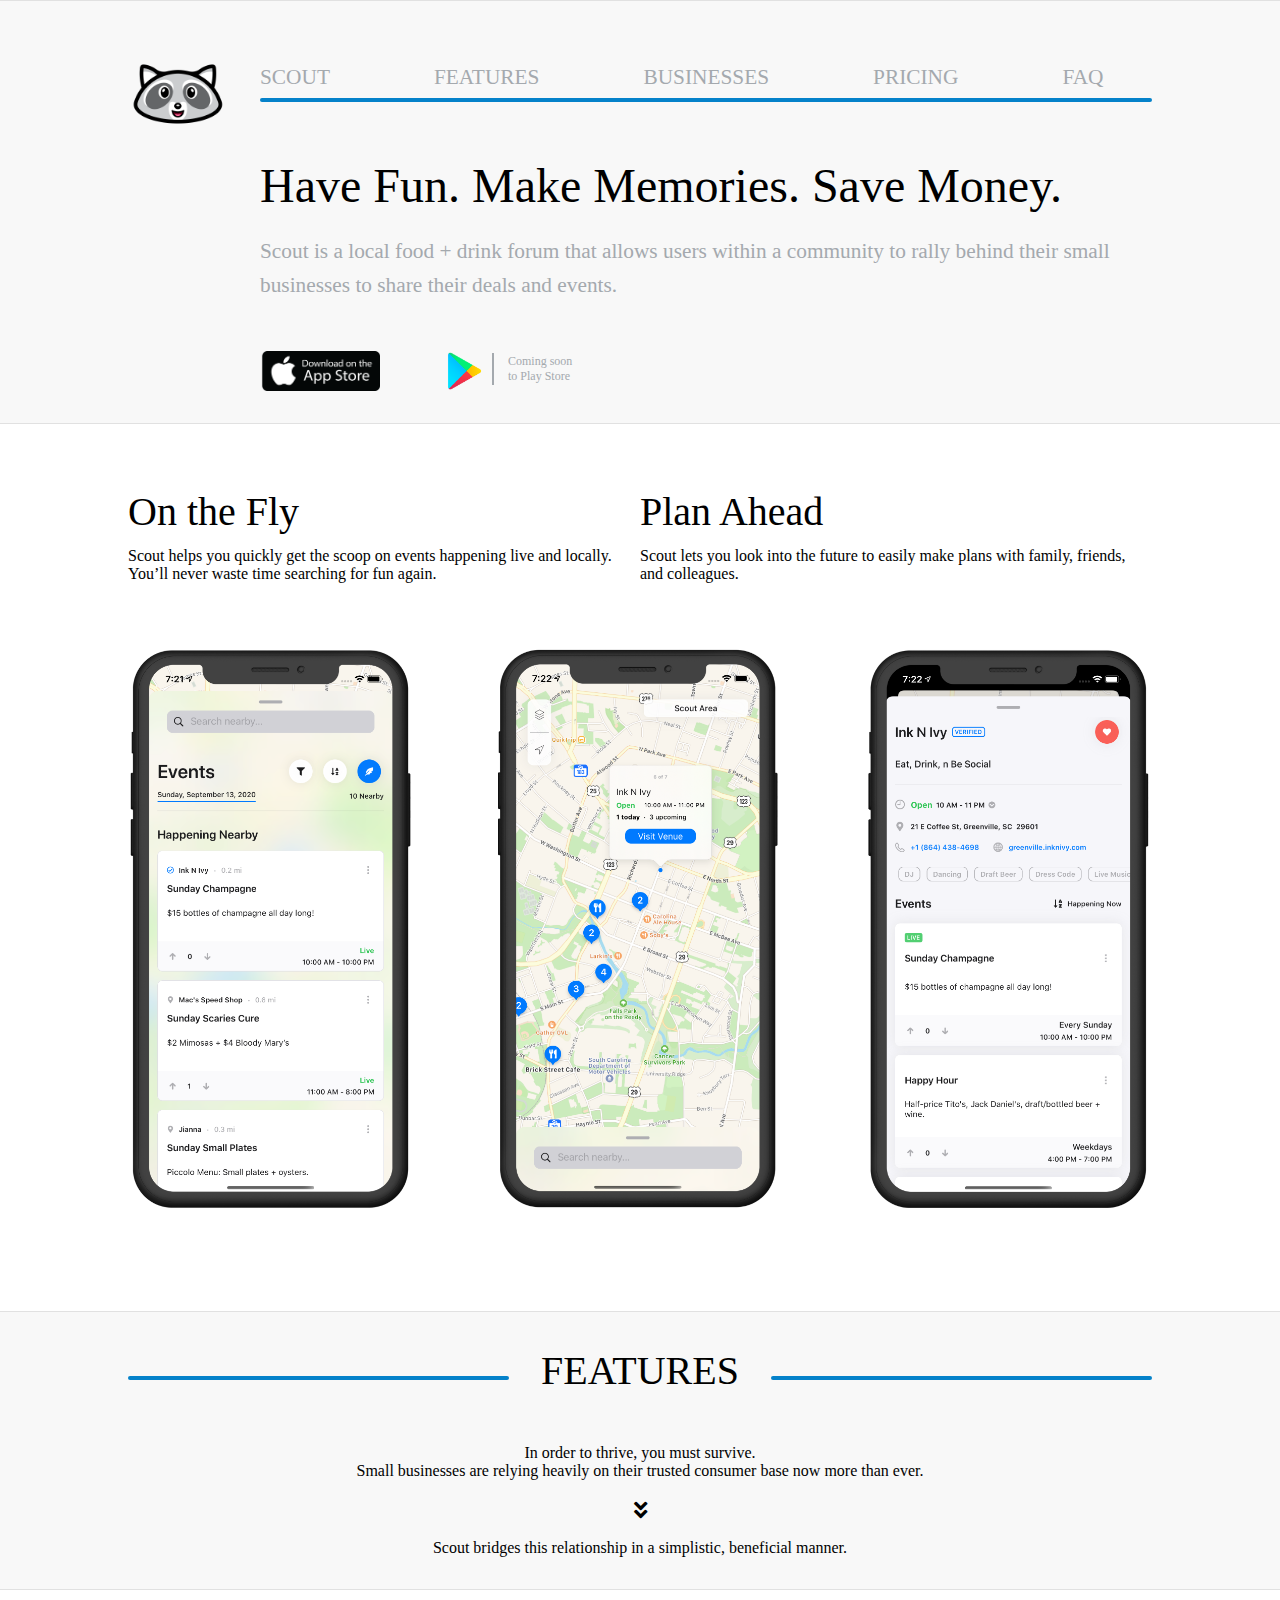
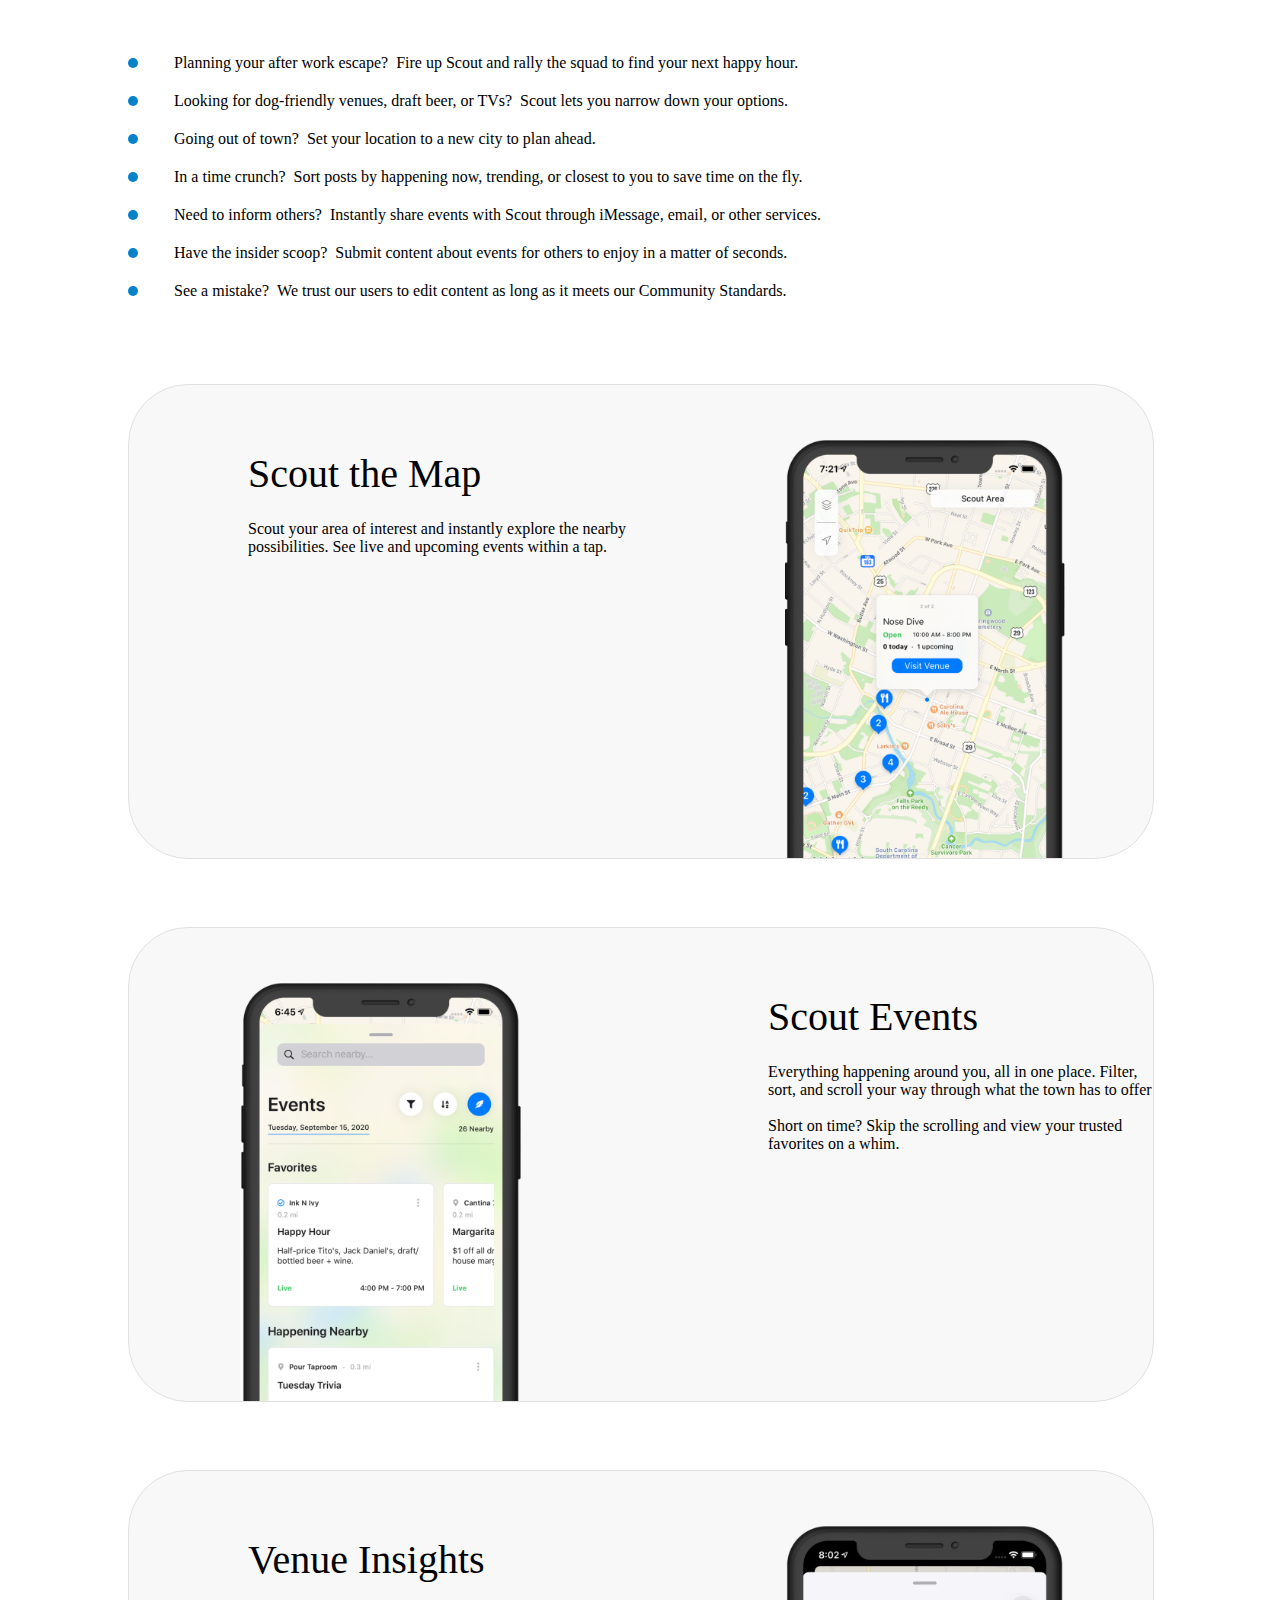
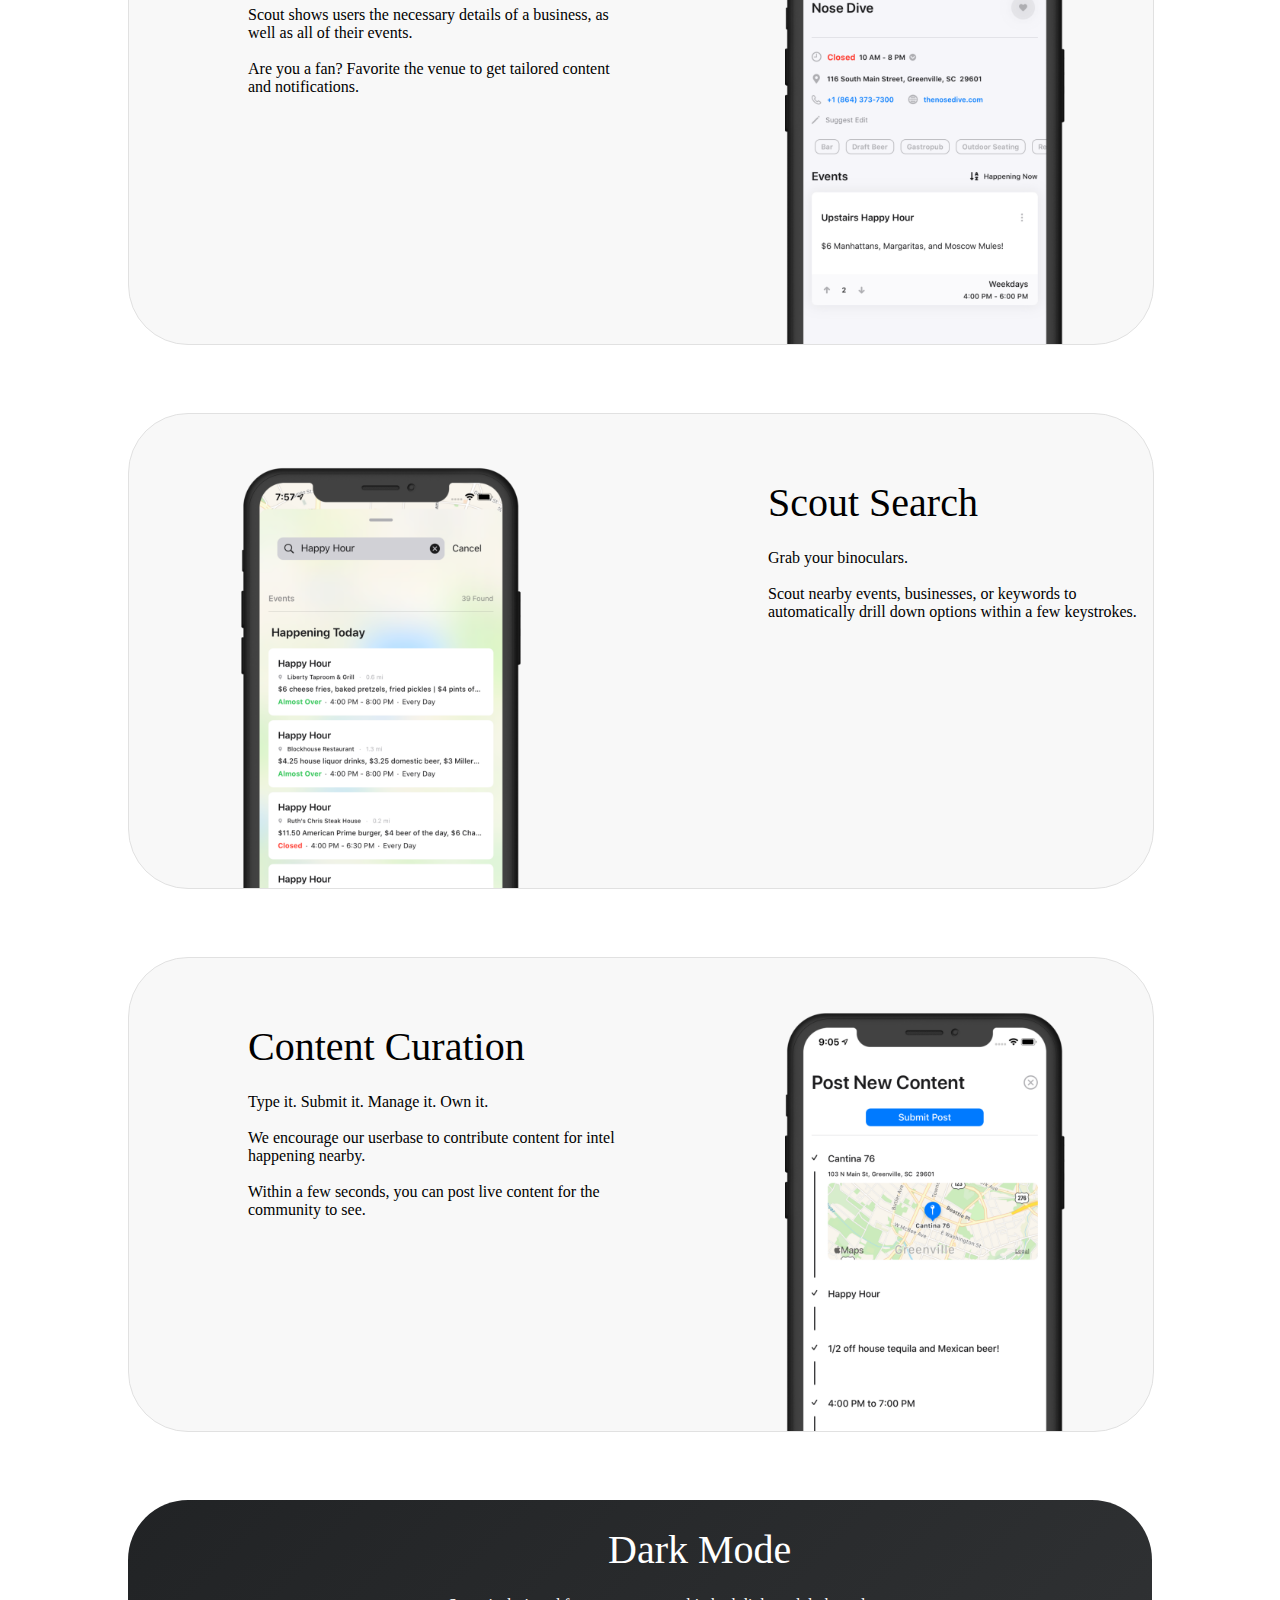
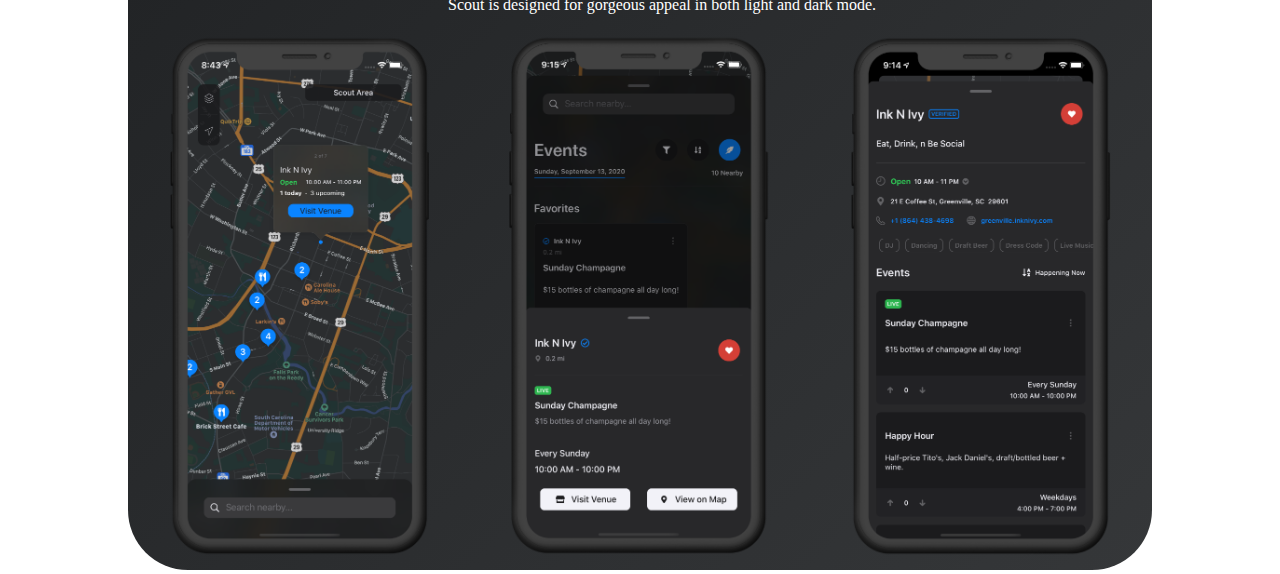
==== index.html @ b6e7cff2 "index html" ====
<!doctype html>
<html>
<head>
<meta charset="UTF-8">
<meta name="viewport" content="width=device-width, initial-scale=1">
<title>Scout</title>
<link href="styles.css" rel="stylesheet" type="text/css">
<link rel="stylesheet" href="//use.fontawesome.com/releases/v5.0.7/css/all.css">
<script>
</script>
</head>
<body>
<!-- Main Container -->
<div class="container">
  <div class="gray-background">
    <div class="wrapper">
      <section id="top"> 
        <!-- Header -->
        <header> <a href="#top"><img src="images/logo.png" class="navigation-logo" alt="Scout Logo"></a>
          <nav class="navigation">
            <ul class="navigation-header">
              <li class="navigation-item"><a href="#intro" name="nav-scout">SCOUT</a></li>
              <li class="navigation-item"><a href="#features" name="nav-features">FEATURES</a></li>
              <li class="navigation-item"><a href="#businesses" name="nav-businesses">BUSINESSES</a></li>
              <li class="navigation-item"><a href="#pricing" name="nav-pricing">PRICING</a></li>
              <li class="navigation-item"><a href="#faq" name="nav-faq">FAQ</a></li>
              <li class="navigation-item"><a href="#help" name="nav-help">HELP</a></li>
            </ul>
          </nav>
        </header>
      </section>
      
      <!-- Scout Section -->
      <section class="scout" id="scout">
        <hr class="scout-line">
        <div class="scout-title">Have Fun. Make Memories. Save Money.</div>
        <div class="scout-tagline">Scout is a local food + drink forum that allows users within a community 
          to rally behind their small businesses to share their deals and events.</div>
        <a href="http://www.apple.com" target="_blank"> <img src="images/appstore.png" class="download-app-store" alt="Apple Store"> </a> <img src="images/playstore.png" class="download-play-store" alt="Play Store">
        <hr class="play-store-vertical-line">
        <div class="play-store-label">Coming soon to Play Store</div>
      </section>
    </div>
  </div>
  <div class="wrapper"> 
    
    <!-- Intro Thumbnails Section -->
    <section id="intro">
      <div class="thumbnails">
        <div class="intro-thumbnail">
          <div class="thumbnail-header">On the Fly</div>
          <div class="thumbnail-body">Scout helps you quickly get the scoop on events happening live and locally. You’ll never waste time searching for fun again.</div>
        </div>
        <div class="intro-thumbnail">
          <div class="thumbnail-header">Plan Ahead</div>
          <div class="thumbnail-body">Scout lets you look into the future to easily make plans with family, friends, and colleagues.</div>
        </div>
      </div>
      <img src="images/three-phones.png" class="three-phones" alt="Three Phones"> </section>
  </div>
  <div class="gray-background"> 
    
    <!-- Features Header Section -->
    <section id="features">
      <div class="wrapper">
        <div class="boxed-header">
          <hr class="boxed-line left">
          <div class="boxed-label">Features</div>
          <hr class="boxed-line right">
        </div>
        <div class="boxed-tagline">In order to thrive, you must survive.</div>
        <div class="boxed-text">Small businesses are relying heavily on their trusted consumer base now more than ever. </div>
	  	<i class="fas fa-angle-double-down fa-lg arrow-icon"></i>
        <div class="boxed-text">Scout bridges this relationship in a simplistic, beneficial manner.</div>
      </div>
    </section>
  </div>
	
  <div class="wrapper bullet-section">
	  <div class="bullet-row">
		<hr class="bullet">
	  	<div class="bullet-bold">Planning your after work escape?</div>
      	<div class="bullet-text">Fire up Scout and rally the squad to find your next happy hour.</div>
	  </div>

	  <div class="bullet-row">
		<hr class="bullet">
	  	<div class="bullet-bold">Looking for dog-friendly venues, draft beer, or TVs?</div>
      	<div class="bullet-text">Scout lets you narrow down your options.</div>
	  </div>
	  
	  <div class="bullet-row">
		<hr class="bullet">
	  	<div class="bullet-bold">Going out of town?</div>
      	<div class="bullet-text">Set your location to a new city to plan ahead.</div>
	  </div>
	  
	  <div class="bullet-row">
		<hr class="bullet">
	  	<div class="bullet-bold">In a time crunch?</div>
      	<div class="bullet-text">Sort posts by happening now, trending, or closest to you to save time on the fly.</div>
	  </div>
	  
	  <div class="bullet-row">
		<hr class="bullet">
	  	<div class="bullet-bold">Need to inform others?</div>
      	<div class="bullet-text">Instantly share events with Scout through iMessage, email, or other services.</div>
	  </div>
	  
	  <div class="bullet-row">
		<hr class="bullet">
	  	<div class="bullet-bold">Have the insider scoop?</div>
      	<div class="bullet-text">Submit content about events for others to enjoy in a matter of seconds.</div>
	  </div>
	  
	  <div class="bullet-row">
		<hr class="bullet">
	  	<div class="bullet-bold">See a mistake?</div>
      	<div class="bullet-text">We trust our users to edit content as long as it meets our Community Standards.</div>
	  </div>
	  
  </div>
	
	<div class="wrapper">
		<div class="feature-container">
			<div class="feature-header-left">Scout the Map</div>
			<div class="feature-body-left">Scout your area of interest and instantly explore the nearby possibilities. See live and upcoming events within a tap.</div>
		  <img src="images/scout-the-map.png" class="feature-phone" alt="Scout the Map">
		</div>
		
		<div class="feature-container">
			<div class="feature-header-right">Scout Events</div>
			<div class="feature-body-right">Everything happening around you, all in one place. Filter, sort, and scroll your way through what the town has to offer<br><br>Short on time? Skip the scrolling and view your trusted favorites on a whim.</div>
		  <img src="images/scout-events.png" class="feature-phone" alt="Scout Events">
		</div>
		
		<div class="feature-container">
			<div class="feature-header-left">Venue Insights</div>
			<div class="feature-body-left">Scout shows users the necessary details of a business, as well as all of their events.<br><br>Are you a fan? Favorite the venue to get tailored content and notifications.</div>
		  <img src="images/venue-insights.png" class="feature-phone" alt="Venue Insight">
		</div>
		
		
		<div class="feature-container">
			<div class="feature-header-right">Scout Search</div>
			<div class="feature-body-right">Grab your binoculars.<br><br>Scout nearby events, businesses, or keywords to automatically drill down options within a few keystrokes.</div>
		  <img src="images/scout-search.png" class="feature-phone" alt="Scout Search">
		</div>
		
		<div class="feature-container">
			<div class="feature-header-left">Content Curation</div>
			<div class="feature-body-left">Type it. Submit it. Manage it. Own it.<br><br>We encourage our userbase to contribute content for intel happening nearby.<br><br>Within a few seconds, you can post live content for the community to see.</div>
		  <img src="images/content-curation.png" class="feature-phone" alt="Content Curation">
		</div>
		
		<div class="feature-container">
			<div class="feature-header-middle">Dark Mode</div>
			<div class="feature-body-middle">Scout is designed for gorgeous appeal in both light and dark mode.</div>
		  <img src="images/dark-mode.png" class="feature-phone-dark" alt="Dark Mode">
		</div>
	</div>
	
</div>
</body>
</html>
---- styles.css ----
@charset "UTF-8";
/* Colors */
/* Document  */
* {
	--grayBackground: rgb(248, 248, 248);
	--grayBorder: rgb(225, 225, 225);
    --scoutGray: rgb(164, 169, 174);
	--scoutBlue: rgb(5, 130, 202);
	--nightfall: rgb(53, 55, 57);
	--midnight: rgb(33, 35, 37);
	margin: 0;
	padding: 0;
	border: 0;
	outline: 0;
	font-size: 100%;
	vertical-align: baseline;
	background: transparent;
}
/* Body */
body {
	font-family: 'Avenir Light' !important;
	background-color: white;
	margin-top: 0px;
	margin-right: 0px;
	margin-bottom: 0px;
	margin-left: 0px;
	font-style: normal;
	font-weight: 200;
}
/* unvisited link */
a:link {
	font-size: 1.334em;
  	color: var(--scoutGray);
	text-decoration: none;
}
/* visited link */
a:visited {
	font-size: 1.334em;
  	color: var(--scoutGray);
	text-decoration: none;
}
/* mouse over link */
a:hover {
	font-size: 1.334em;
  	color: black;
	text-decoration: none;
}
/* selected link */
a:active {
	font-size: 1.334em;
  	color: var(--scoutGray);
  	text-decoration: none;
}
/* Divider Line */
hr {
	background-color: var(--scoutGray);
	height: 1px; 
	border: 0;
}
/* Container */
.container {
	width: 100%;
	height: 100%;
	margin-left: auto;
	margin-right: auto;
	background-color: white;
}
.wrapper {
	width: 80%;
	max-width: 72em;
	margin: auto;
	nax-width: 32em;
	margin: 0px auto;
	margin-left: auto;
	margin-right: auto;
}
.gray-background {
	background-color: var(--grayBackground);
	border-top: solid 1px var(--grayBorder);
	border-bottom: solid 1px var(--grayBorder);
	padding-bottom: 2em;
}
/* Header */
.navigation {
	max-width: 64em;
	padding-top: 4em;
	padding-left: 2em;
	overflow: hidden;
	overflow-x: scroll;
}
.navigation-logo {
	padding-top: 2em;
	width: 100px;
	height: 100px;
	float: left;
}
.navigation-header {
	text-transform: uppercase;
	font-family: "Avenir Medium" !important;
	padding-bottom: 0.5em;
	white-space: nowrap;
}
.navigation-item {
	display: inline-block;
	margin-right: 6.25em;
}
/* Scout */
.scout {
	max-width: 64em;
	padding-left: 8.25em;
}
.scout-line {
	border-radius: 2px;
	margin-bottom: 2em;
	height: 4px;
 	background-color: var(--scoutBlue);
}
.scout-title {
	padding-top: 0.5em;
	font-size: 3em;
	color: black;
}
.scout-tagline {
	font-size: 1.334em;
	color: var(--scoutGray);
	padding-top: 1em;
	line-height: 1.6;
}
.download-app-store {
	display: inline-block;
	padding-top: 2.25em;
	width: 120px;
	height: 40px;
	float: left;
}
.download-play-store {
	display: inline-block;
	padding-top: 3em;
	margin-left: 4em;
	width: 40px;
	height: 40px;
	float: left;
}
.play-store-vertical-line {
	display: inline-block;
	margin-top: 3.125em;
	margin-left: 0.5em;
	margin-right: 0.5em;
	width: 2px;
	height: 2em;
	color: var(--scoutGray);
}
.play-store-label {
	position: absolute;
	font-size: 0.75em;
	color: var(--scoutGray);
	display: inline-block;
	padding-top: 4.25em;
	margin-left: 0.5em;
	max-width: 6em;
	float: left;
}
/* Introduction */
.thumbnails {
	display: inline-flex;
	justify-content: space-between;
	padding-top: 4em;
	width: 100%;
}
.intro-thumbnail {
	max-width: 32em;
}
.thumbnail-header {
	font-size: 2.5em;
}
.thumbnail-body {
	padding-top: 0.75em;
	font-size: 1em;
}
.three-phones {
	width: 100%;
	padding-top: 4em;
	padding-bottom: 6em;
}
/* Features */
.boxed-header {
	display: inline-flex;
	justify-content: space-between;
	width: 100%;
}
.boxed-label {
	text-transform: uppercase;
	font-size: 2.5em;
	margin-top: 0.875em;
	width: auto;
}
.boxed-line {
	border-radius: 2px;
	margin-top: 4em;
	margin-bottom: 4em;
	width: 24em;
	height: 4px;
 	background-color: var(--scoutBlue);
}
.left {
	margin-right: 2em;
}
.right {
	margin-left: 2em;
}
.boxed-tagline {
	font-family: 'Avenir Heavy';
	font-size: 1em;
	width: 100%;
	text-align: center;
}
.boxed-text {
	font-size: 1em;
	width: 100%;
	text-align: center;
}
.arrow-icon {
	padding-top: 1em;
	padding-bottom: 1em;
	width: 100%;
	text-align: center;
}
.bullet-section {
	padding-top: 4em;
}
.bullet-row {
	margin-bottom: 1.25em;
}
.bullet {
	display: inline-block;
	margin-right: 2em;
	width: 10px;
	height: 10px;
	border-radius: 10px;
	background-color: var(--scoutBlue);
}
.bullet-bold {
	display: inline-block;
	font-family: 'Avenir Heavy';
	font-size: 1em;
}
.bullet-text {
	display: inline-block;
	font-size: 1em;
	margin-left: 0.25em;
}
.feature-container {
	position: relative;
	wdith: 100%;
}
.feature-phone {
	background-color: var(--grayBackground);
	border-radius: 60px;
	border: solid 1px var(--grayBorder);
	width: 100%;
	margin-top: 4em;
}
.feature-header-left {
	position: absolute;
	margin-top: 3.25em;
	margin-left: 3em;
	width: 24em;
	font-size: 2.5em;
	text-align: left;
}
.feature-body-left {
	position: absolute;
	margin-top: 12.5em;
	margin-left: 7.5em;
	width: 24em;
	font-size: 1em;
	text-align: left;
}
.feature-header-right {
	position: absolute;
	margin-top: 3.25em;
	margin-left: 16em;
	width: 24em;
	font-size: 2.5em;
	text-align: left;
}
.feature-body-right {
	position: absolute;
	margin-top: 12.5em;
	margin-left: 40em;
	width: 24em;
	font-size: 1em;
	text-align: left;
}
.feature-phone-dark {
/*	background-color: var(--nightfall);*/
	background-image: linear-gradient(315deg, var(--nightfall), var(--midnight));
	border-radius: 60px;
	width: 100%;
	margin-top: 4em;
}
.feature-header-middle {
	position: absolute;
	margin-top: 2.25em;
	margin-left: 12em;
	width: 100%;
	font-size: 2.5em;
	text-align: left;
	color: white;
}
.feature-body-middle {
	position: absolute;
	margin-top: 10em;
	margin-left: 20em;
	width: 100%;
	font-size: 1em;
	text-align: left;
	color: white;
}
@media (max-width: 56em) {}
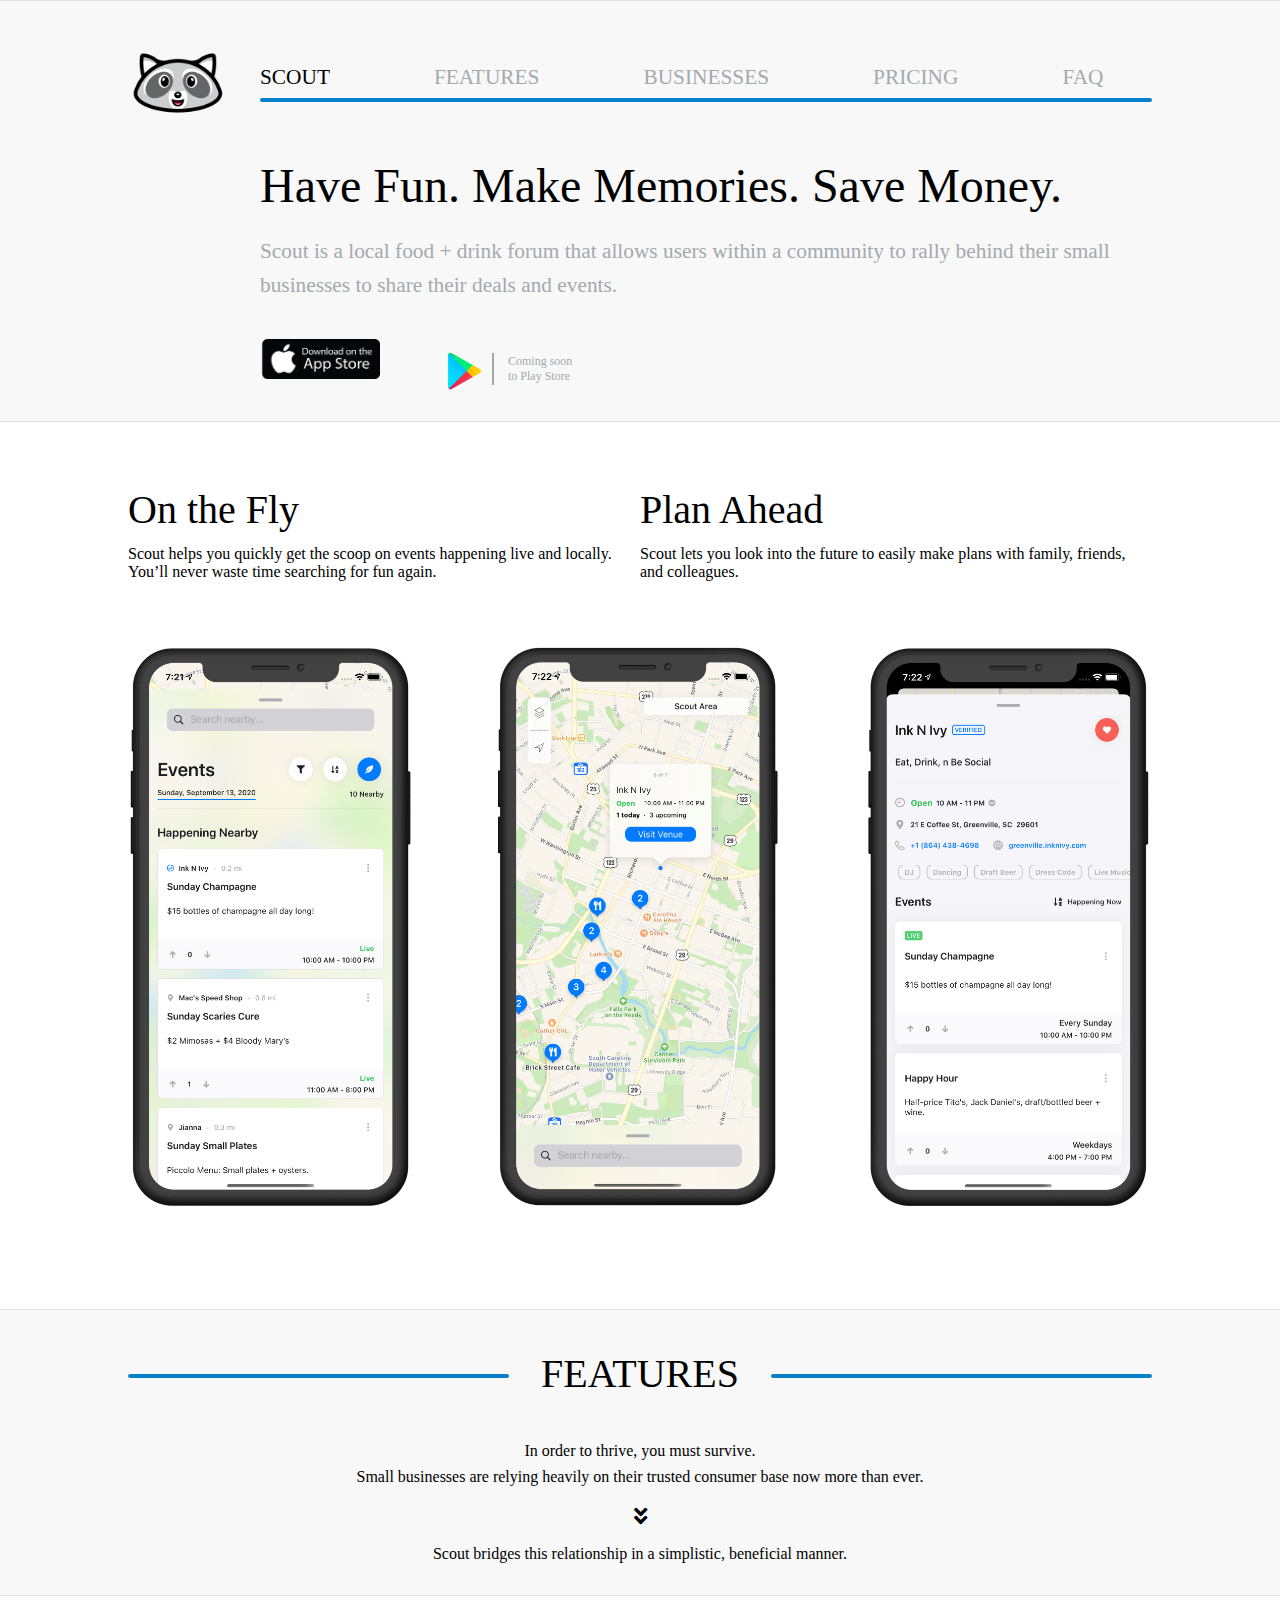
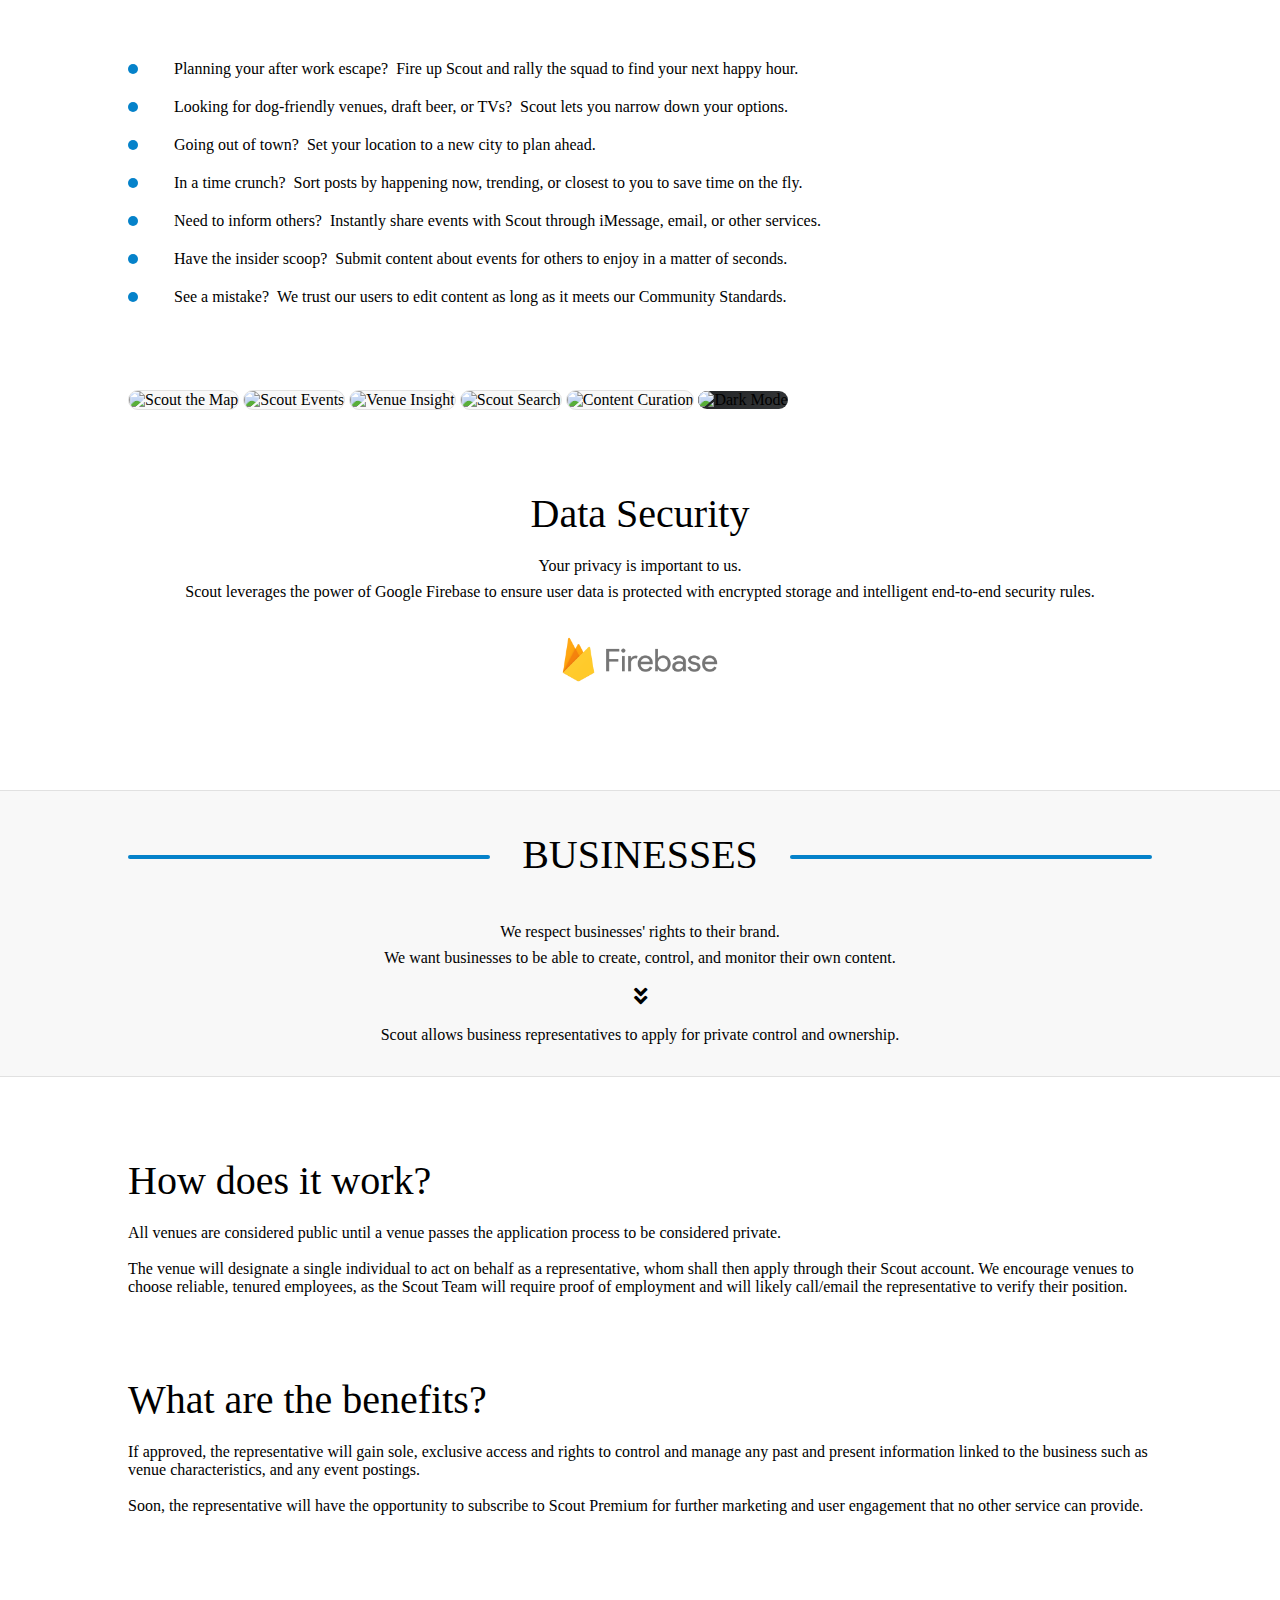
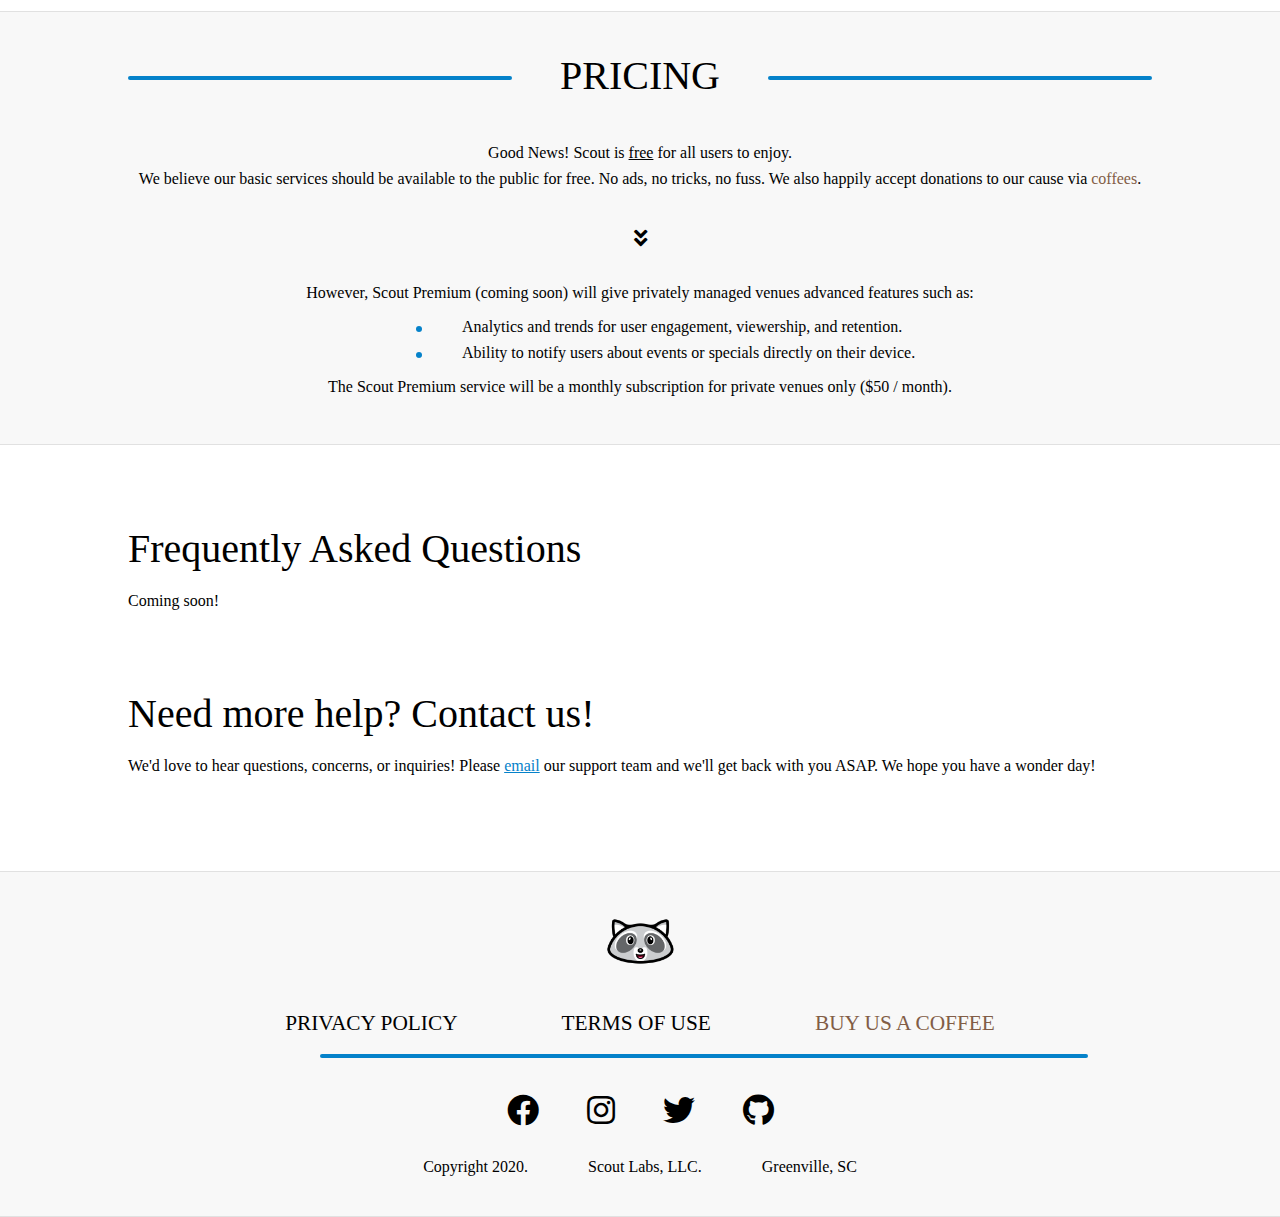
==== commit ea94bdc8: "finished site" ====
--- a/index.html
+++ b/index.html
@@ -19,12 +19,12 @@
         <header> <a href="#top"><img src="images/logo.png" class="navigation-logo" alt="Scout Logo"></a>
           <nav class="navigation">
             <ul class="navigation-header">
-              <li class="navigation-item"><a href="#intro" name="nav-scout">SCOUT</a></li>
-              <li class="navigation-item"><a href="#features" name="nav-features">FEATURES</a></li>
-              <li class="navigation-item"><a href="#businesses" name="nav-businesses">BUSINESSES</a></li>
-              <li class="navigation-item"><a href="#pricing" name="nav-pricing">PRICING</a></li>
-              <li class="navigation-item"><a href="#faq" name="nav-faq">FAQ</a></li>
-              <li class="navigation-item"><a href="#help" name="nav-help">HELP</a></li>
+              <li class="navigation-item"><a class="primary" href="#intro" name="nav-scout">SCOUT</a></li>
+              <li class="navigation-item"><a class="secondary" href="#features" name="nav-features">FEATURES</a></li>
+              <li class="navigation-item"><a class="secondary" href="#businesses" name="nav-businesses">BUSINESSES</a></li>
+              <li class="navigation-item"><a class="secondary" href="#pricing" name="nav-pricing">PRICING</a></li>
+              <li class="navigation-item"><a class="secondary" href="#faq" name="nav-faq">FAQ</a></li>
+              <li class="navigation-item"><a class="secondary" href="#help" name="nav-help">HELP</a></li>
             </ul>
           </nav>
         </header>
@@ -76,6 +76,7 @@
     </section>
   </div>
 	
+	<!-- Bulleted Features -->
   <div class="wrapper bullet-section">
 	  <div class="bullet-row">
 		<hr class="bullet">
@@ -120,45 +121,116 @@
 	  </div>
 	  
   </div>
-	
+	<!-- Screenshot Images -->
 	<div class="wrapper">
-		<div class="feature-container">
-			<div class="feature-header-left">Scout the Map</div>
-			<div class="feature-body-left">Scout your area of interest and instantly explore the nearby possibilities. See live and upcoming events within a tap.</div>
-		  <img src="images/scout-the-map.png" class="feature-phone" alt="Scout the Map">
+		<img src="design/scout-the-map.png" class="feature-phone" alt="Scout the Map">
+		<img src="design/scout-events.png" class="feature-phone" alt="Scout Events">
+		<img src="design/venue-insights.png" class="feature-phone" alt="Venue Insight">
+		<img src="design/scout-search.png" class="feature-phone" alt="Scout Search">
+		<img src="design/content-curation.png" class="feature-phone" alt="Content Curation">
+		<img src="design/dark-mode.png" class="feature-phone-dark" alt="Dark Mode">
+	</div>
+	
+	<!-- Data Security -->
+	<div class="wrapper">
+		<div class="section-title centered">Data Security</div>
+		<div class="boxed-tagline">Your privacy is important to us.</div>
+		<div class="boxed-text">Scout leverages the power of Google Firebase to ensure user data is protected with encrypted storage and intelligent end-to-end security rules.</div>
+		<img src="images/firebase.png" class="firebase" alt="Firebase Logo">
+	</div>
+	 
+	<div class="gray-background top-margin"> 
+    
+    <!-- Business Header Section -->
+    <section id="businesses">
+      <div class="wrapper">
+        <div class="boxed-header">
+          <hr class="boxed-line left">
+          <div class="boxed-label">Businesses</div>
+          <hr class="boxed-line right">
+        </div>
+        <div class="boxed-tagline">We respect businesses' rights to their brand.</div>
+        <div class="boxed-text">We want businesses to be able to create, control, and monitor their own content.</div>
+	  	<i class="fas fa-angle-double-down fa-lg arrow-icon"></i>
+        <div class="boxed-text">Scout allows business representatives to apply for private control and ownership.</div>
+      </div>
+    </section>
+  </div>
+	
+	<div class="wrapper">
+		<div class="section-title">How does it work?</div>
+		<div class="section-body">All venues are considered public until a venue passes the application process to be considered private.<br><br>The venue will designate a single individual to act on behalf as a representative, whom shall then apply through their Scout account. We encourage venues to choose reliable, tenured employees, as the Scout Team will require proof of employment and will likely call/email the representative to verify their position.</div>
+		<div class="section-title">What are the benefits?</div>
+		<div class="section-body">If approved, the representative will gain sole, exclusive access and rights to control and manage any past and present information linked to the business such as venue characteristics, and any event postings.<br><br>Soon, the representative will have the opportunity to subscribe to Scout Premium for further marketing and user engagement that no other service can provide.</div>
+	</div>
+	
+	<!-- Pricing Header Section -->
+	<div class="gray-background top-margin"> 
+		<section id="pricing">
+		  <div class="wrapper">
+			<div class="boxed-header">
+			  <hr class="boxed-line left">
+			  <div class="boxed-label">Pricing</div>
+			  <hr class="boxed-line right">
+			</div>
+			  
+			<div class="boxed-tagline">Good News! Scout is <u>free</u> for all users to enjoy.</div>
+			<div class="boxed-text">We believe our basic services should be available to the public for free. No ads, no tricks, no fuss. We also happily accept donations to our cause via <b><a class="coffee" href="https://ko-fi.com/kylebeard" target="_blank">coffees</a></b>.</div>
+			<i class="fas fa-angle-double-down fa-lg arrow-icon premium-top"></i>
+			<div class="boxed-text premium-padding">However, <b>Scout Premium</b> (coming soon) will give privately managed venues advanced features such as:</div>
+			  	  <div class="premium-bullet-row">
+					<hr class="premium-bullet">
+					<div class="bullet-text">Analytics and trends for user engagement, viewership, and retention.</div>
+				  </div>
+			  	  <div class="premium-bullet-row">
+					<hr class="premium-bullet">
+					<div class="bullet-text">Ability to notify users about events or specials directly on their device.</div>
+				  </div>
+			<div class="boxed-text premium-padding">The <b>Scout Premium</b> service will be a monthly subscription for private venues only ($50 / month).</div>
+		  </div>
+		</section>
+	</div>
+	
+	<!-- FAQ -->
+	<section id="faq">
+		<div class="wrapper">
+			<div class="section-title">Frequently Asked Questions</div>
+			<div class="section-body">Coming soon!</div>
 		</div>
-		
-		<div class="feature-container">
-			<div class="feature-header-right">Scout Events</div>
-			<div class="feature-body-right">Everything happening around you, all in one place. Filter, sort, and scroll your way through what the town has to offer<br><br>Short on time? Skip the scrolling and view your trusted favorites on a whim.</div>
-		  <img src="images/scout-events.png" class="feature-phone" alt="Scout Events">
+	</section>
+	
+	<!-- Help -->
+	<section id="help">
+		<div class="wrapper">
+			<div class="section-title">Need more help? Contact us!</div>
+			<div class="section-body">We'd love to hear questions, concerns, or inquiries! Please <a class="email" href="mailto:scout.help.ios@gmail.com">email</a> our support team and we'll get back with you ASAP. We hope you have a wonder day!</div>
 		</div>
-		
-		<div class="feature-container">
-			<div class="feature-header-left">Venue Insights</div>
-			<div class="feature-body-left">Scout shows users the necessary details of a business, as well as all of their events.<br><br>Are you a fan? Favorite the venue to get tailored content and notifications.</div>
-		  <img src="images/venue-insights.png" class="feature-phone" alt="Venue Insight">
-		</div>
-		
-		
-		<div class="feature-container">
-			<div class="feature-header-right">Scout Search</div>
-			<div class="feature-body-right">Grab your binoculars.<br><br>Scout nearby events, businesses, or keywords to automatically drill down options within a few keystrokes.</div>
-		  <img src="images/scout-search.png" class="feature-phone" alt="Scout Search">
-		</div>
-		
-		<div class="feature-container">
-			<div class="feature-header-left">Content Curation</div>
-			<div class="feature-body-left">Type it. Submit it. Manage it. Own it.<br><br>We encourage our userbase to contribute content for intel happening nearby.<br><br>Within a few seconds, you can post live content for the community to see.</div>
-		  <img src="images/content-curation.png" class="feature-phone" alt="Content Curation">
-		</div>
-		
-		<div class="feature-container">
-			<div class="feature-header-middle">Dark Mode</div>
-			<div class="feature-body-middle">Scout is designed for gorgeous appeal in both light and dark mode.</div>
-		  <img src="images/dark-mode.png" class="feature-phone-dark" alt="Dark Mode">
-		</div>
-	</div>
+	</section>
+	
+		<div class="gray-background top-margin"> 
+    
+    <!-- Footer -->
+    <section id="footer">
+      <div class="wrapper">
+        <a href="#top"><img src="images/logo.png" class="footer-logo" alt="Scout Logo"></a>
+		  <nav class="footer-nav">
+            <ul class="navigation-header">
+              <li class="footer-item"><a class="primary" href="" name="privacy-policy">PRIVACY POLICY</a></li>
+              <li class="footer-item"><a class="primary" href="" name="terms-use">TERMS OF USE</a></li>
+              <li class="footer-item"><a class="coffee-large" href="https://ko-fi.com/kylebeard" target="_blank" name="buy-coffee">BUY US A COFFEE</a></li>
+            </ul>
+          </nav>
+		  <hr class="footer-line">
+		  <div class="icon-row">
+		  	  <i class="fab fa-facebook fa-2x inline-icon"></i>
+			  <i class="fab fa-instagram fa-2x inline-icon"></i>
+			  <i class="fab fa-twitter fa-2x inline-icon"></i>
+			  <i class="fab fa-github fa-2x inline-icon"></i>
+		  </div>
+		  <pre><div class="boxed-tagline">Copyright 2020.               Scout Labs, LLC.               Greenville, SC</div></pre>
+      </div>
+    </section>
+  </div>
 	
 </div>
 </body>
--- a/styles.css
+++ b/styles.css
@@ -8,6 +8,7 @@
 	--scoutBlue: rgb(5, 130, 202);
 	--nightfall: rgb(53, 55, 57);
 	--midnight: rgb(33, 35, 37);
+	--coffee: rgb(130, 93, 70);
 	margin: 0;
 	padding: 0;
 	border: 0;
@@ -27,29 +28,91 @@
 	font-style: normal;
 	font-weight: 200;
 }
-/* unvisited link */
-a:link {
+/* Primary */
+a.primary:link {
+	font-size: 1.334em;
+  	color: black;
+	text-decoration: none;
+}
+a.primary:visited {
+	font-size: 1.334em;
+  	color: black;
+	text-decoration: none;
+}
+a.primary:hover {
+	font-size: 1.334em;
+  	color: black;
+	font-family: 'Avenir Medium' !important;
+	text-decoration: none;
+}
+/* Secondary */
+a.secondary:link {
 	font-size: 1.334em;
   	color: var(--scoutGray);
 	text-decoration: none;
 }
-/* visited link */
-a:visited {
+a.secondary:visited {
 	font-size: 1.334em;
   	color: var(--scoutGray);
 	text-decoration: none;
 }
-/* mouse over link */
-a:hover {
+a.secondary:hover {
 	font-size: 1.334em;
   	color: black;
-	text-decoration: none;
-}
-/* selected link */
-a:active {
-	font-size: 1.334em;
-  	color: var(--scoutGray);
-  	text-decoration: none;
+	font-family: 'Avenir Medium' !important;
+	text-decoration: none;
+}
+/* Coffee */
+a.coffee:link {
+	font-size: 1em;
+	font-family: 'Avenir Medium' !important;
+  	color: var(--coffee);
+	text-decoration: none;
+}
+a.coffee:visited {
+	font-size: 1em;
+	font-family: 'Avenir Medium' !important;
+  	color: var(--coffee);
+	text-decoration: none;
+}
+a.coffee:hover {
+	font-size: 1em;
+	font-family: 'Avenir Medium' !important;
+  	color: var(--coffee);
+	text-decoration: underline;
+}
+a.coffee-large:link {
+	font-size: 1.334em;
+  	color: var(--coffee);
+	text-decoration: none;
+}
+a.coffee-large:visited {
+	font-size: 1.334em;
+  	color: var(--coffee);
+	text-decoration: none;
+}
+a.coffee-large:hover {
+	font-size: 1.334em;
+	font-family: 'Avenir Medium' !important;
+  	color: var(--coffee);
+	text-decoration: none;
+}
+/* Email */
+a.email:link {
+	font-size: 1em;
+  	color: var(--scoutBlue);
+	text-decoration: underline;
+}
+a.email:visited {
+	font-size: 1em;
+  	color: var(--scoutBlue);
+	text-decoration: underline;
+}
+a.email:hover {
+	font-size: 1em;
+	font-family: 'Avenir Medium' !important;
+  	color: var(--scoutBlue);
+	text-decoration: underline;
 }
 /* Divider Line */
 hr {
@@ -191,7 +254,7 @@
 .boxed-label {
 	text-transform: uppercase;
 	font-size: 2.5em;
-	margin-top: 0.875em;
+	margin-top: 1em;
 	width: auto;
 }
 .boxed-line {
@@ -213,6 +276,7 @@
 	font-size: 1em;
 	width: 100%;
 	text-align: center;
+	margin-bottom: 0.5em;
 }
 .boxed-text {
 	font-size: 1em;
@@ -250,7 +314,6 @@
 	margin-left: 0.25em;
 }
 .feature-container {
-	position: relative;
 	wdith: 100%;
 }
 .feature-phone {
@@ -260,61 +323,99 @@
 	width: 100%;
 	margin-top: 4em;
 }
-.feature-header-left {
-	position: absolute;
-	margin-top: 3.25em;
-	margin-left: 3em;
-	width: 24em;
-	font-size: 2.5em;
-	text-align: left;
-}
-.feature-body-left {
-	position: absolute;
-	margin-top: 12.5em;
-	margin-left: 7.5em;
-	width: 24em;
-	font-size: 1em;
-	text-align: left;
-}
-.feature-header-right {
-	position: absolute;
-	margin-top: 3.25em;
-	margin-left: 16em;
-	width: 24em;
-	font-size: 2.5em;
-	text-align: left;
-}
-.feature-body-right {
-	position: absolute;
-	margin-top: 12.5em;
-	margin-left: 40em;
-	width: 24em;
-	font-size: 1em;
-	text-align: left;
-}
 .feature-phone-dark {
-/*	background-color: var(--nightfall);*/
 	background-image: linear-gradient(315deg, var(--nightfall), var(--midnight));
 	border-radius: 60px;
 	width: 100%;
 	margin-top: 4em;
 }
-.feature-header-middle {
-	position: absolute;
-	margin-top: 2.25em;
+.firebase {
+  	display: block;
+  	margin-left: auto;
+  	margin-right: auto;
+	margin-top: 1.5em;
+	width: 200px;
+	height: 69px;
+}
+/* Businesses */
+.section-title {
+	font-size: 2.5em;
+	margin-top: 2em;
+	margin-bottom: 0.5em;
+	width: 100%;
+}
+.centered {
+	text-align: center;
+}
+.section-body {
+	font-size: 1em;
+	margin-top: 1em;
+	margin-bottom: 0.5em;
+	width: 100%;
+}
+/* Pricing */
+.top-margin {
+	margin-top: 6em;
+}
+.premium-padding {
+	margin-top: 1em;
+	margin-bottom: 1em;
+}
+.premium-top {
+	margin-top: 1em;
+}
+.premium-bullet-row {
+	margin-bottom: 0.5em;
+	margin-left: 18em;
+}
+.premium-bullet {
+	display: inline-block;
+	margin-right: 2em;
+	width: 6px;
+	height: 6px;
+	border-radius: 6px;
+	background-color: var(--scoutBlue);
+}
+/* Footer */
+.footer-logo {
+	display: block;
+  	margin-left: auto;
+  	margin-right: auto;
+	padding-top: 2em;
+	width: 75px;
+	height: 75px;
+}
+.footer-nav {
+	display: inline-flex;
+	justify-content: center;
+	width: 100%;
+	padding-top: 2em;
+	overflow: hidden;
+	overflow-x: scroll;
+}
+.footer-item {
+	display: inline-block;
+	margin-left: 3.125em;
+	margin-right: 3.125em;
+}
+.footer-line {
+	display: inline-flex;
+	justify-content: center;
+	width: 48em;
+	border-radius: 2px;
+	height: 4px;
 	margin-left: 12em;
-	width: 100%;
-	font-size: 2.5em;
-	text-align: left;
-	color: white;
-}
-.feature-body-middle {
-	position: absolute;
-	margin-top: 10em;
-	margin-left: 20em;
-	width: 100%;
-	font-size: 1em;
-	text-align: left;
-	color: white;
-}
-@media (max-width: 56em) {}
+ 	background-color: var(--scoutBlue);
+}
+.icon-row {
+	display: inline-flex;
+	justify-content: center;
+	width: 100%;
+	margin-top: 2em;
+	margin-bottom: 2em;
+}
+.inline-icon {
+	margin-left: 0.75em;
+	margin-right: 0.75em;
+}
+@media (max-width: 56em) {}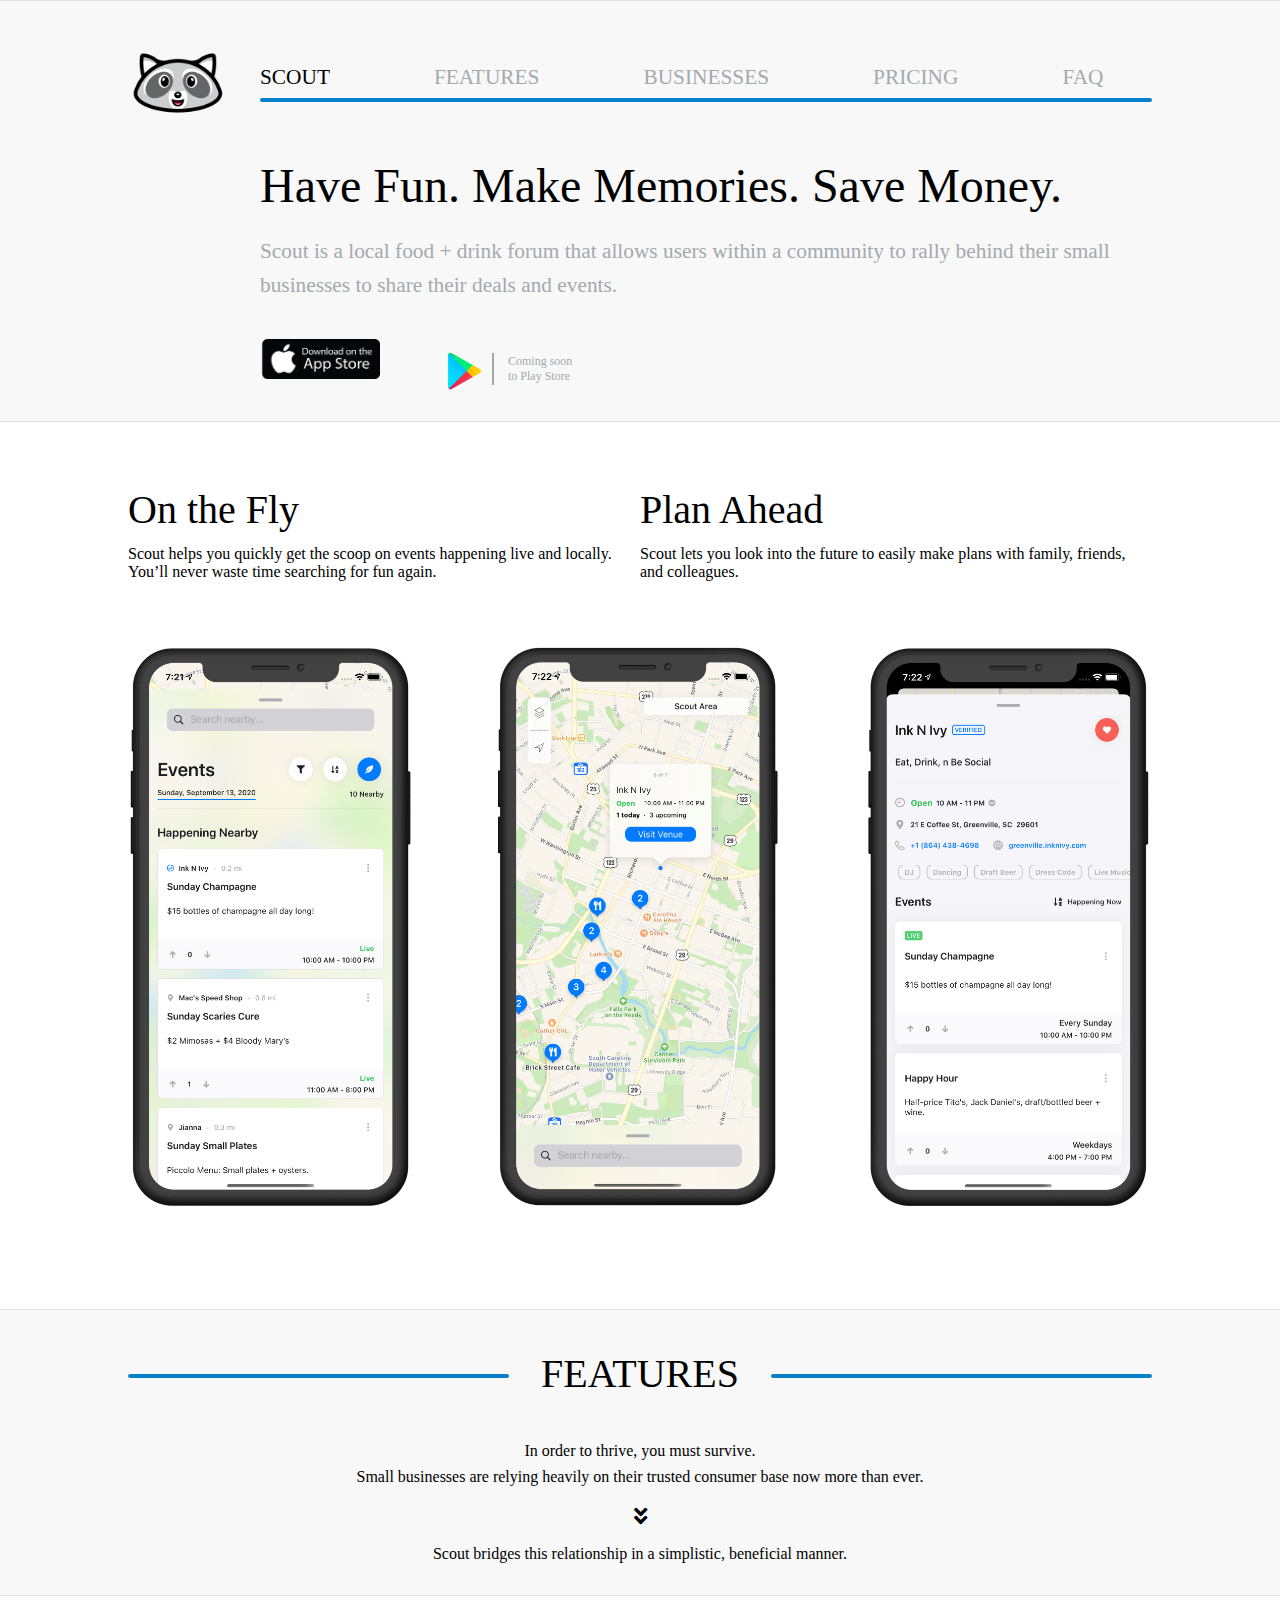
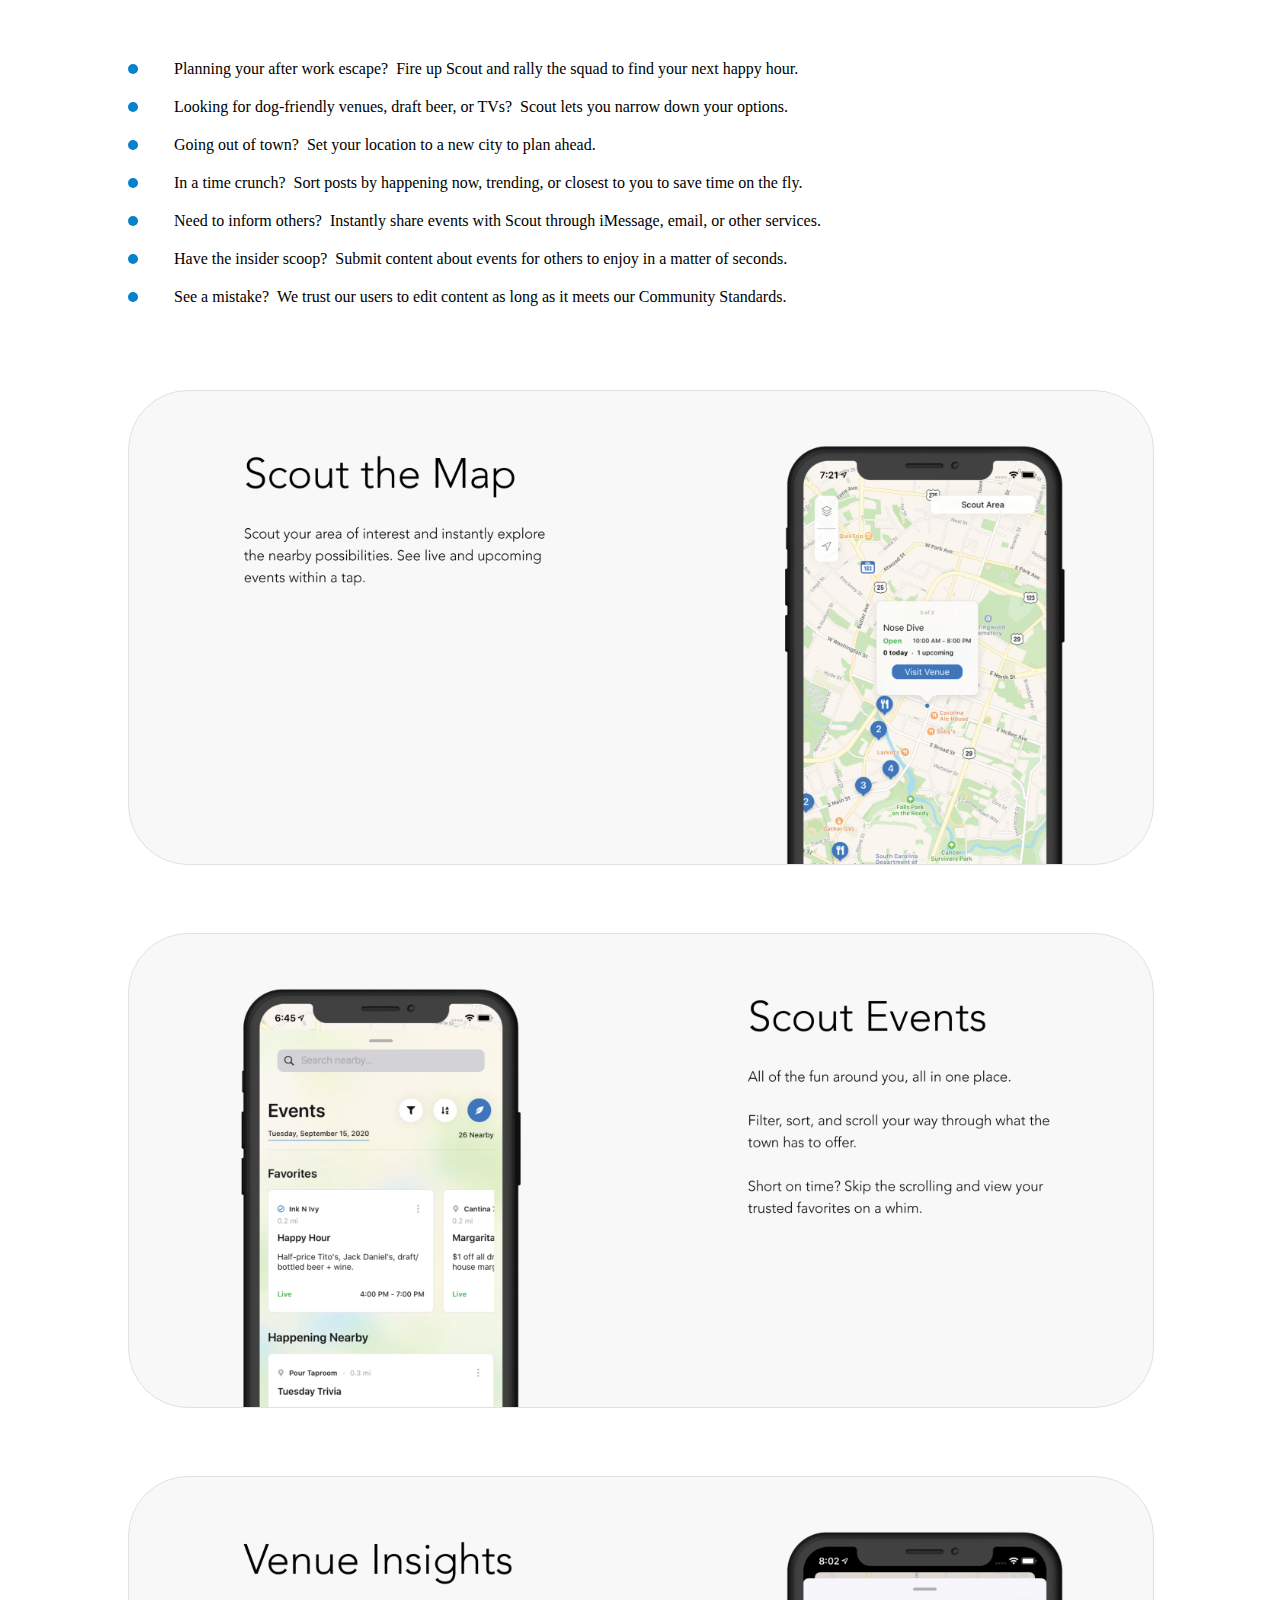
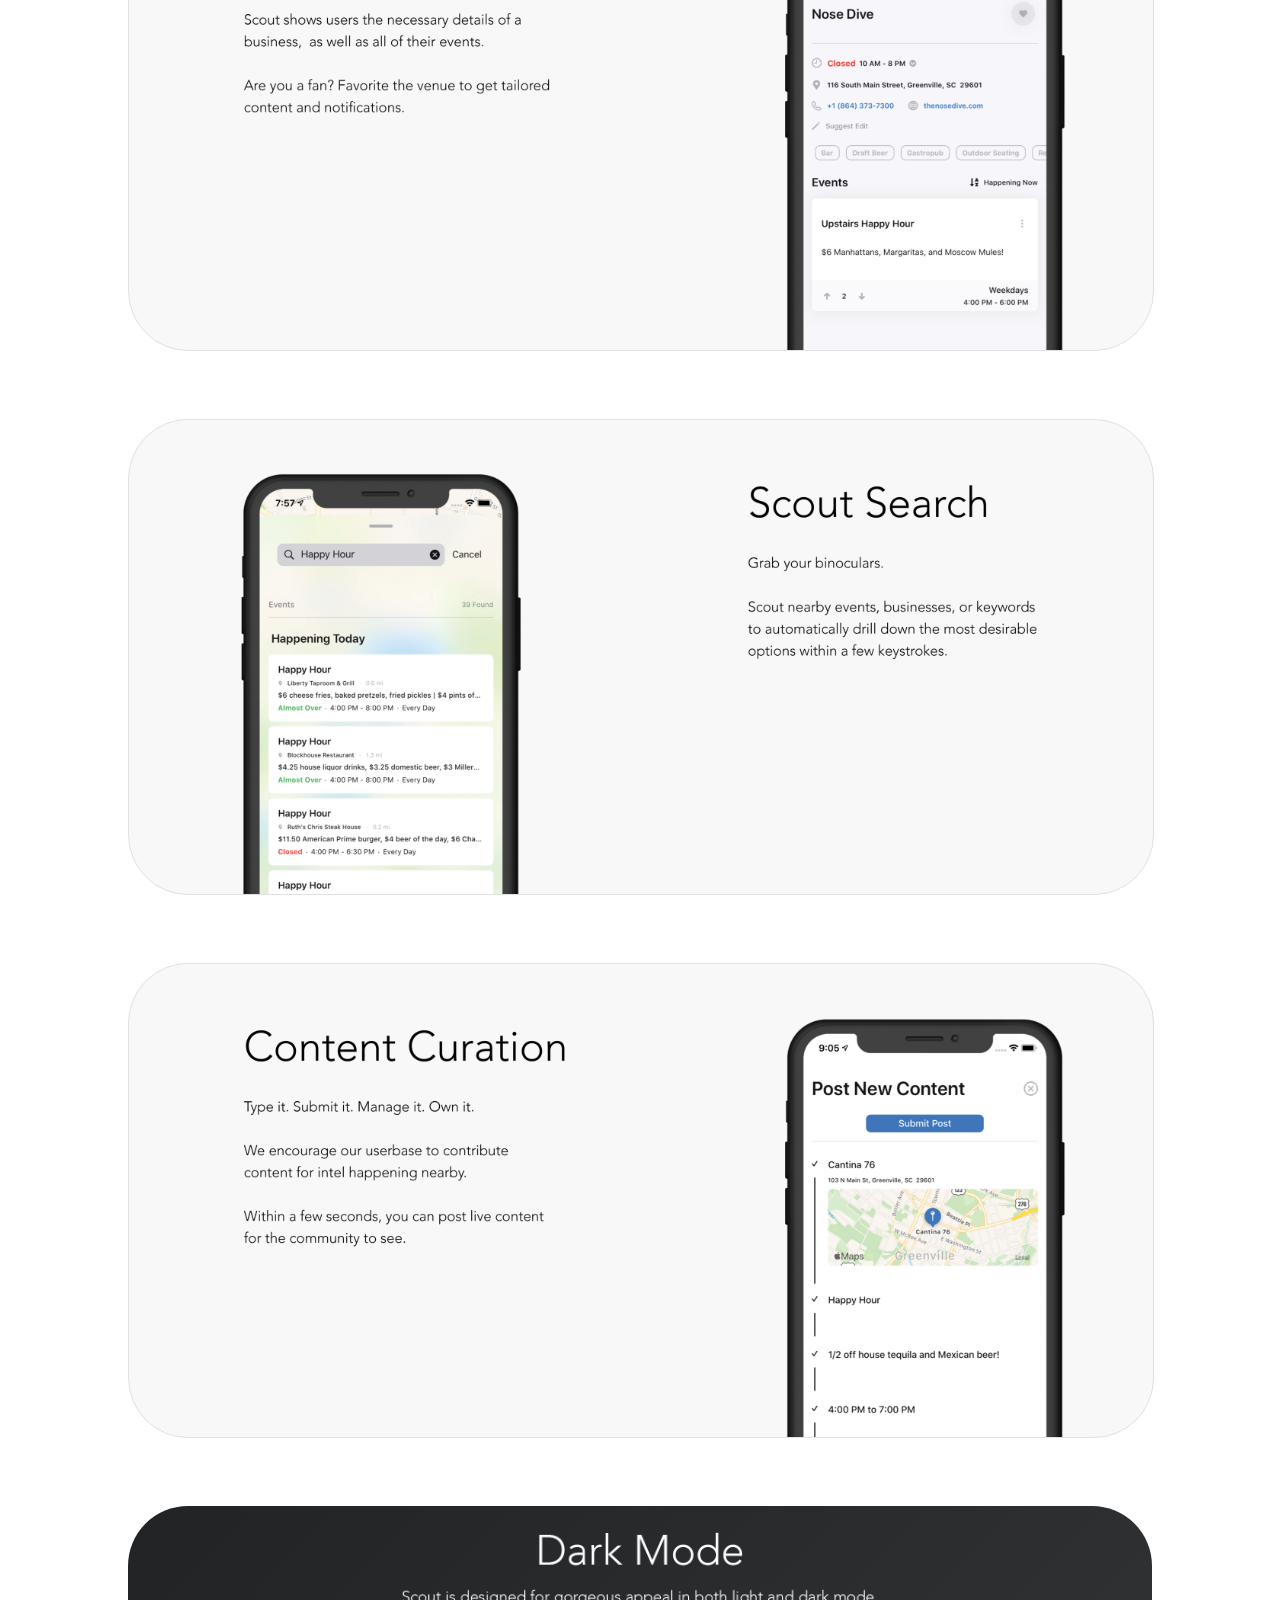
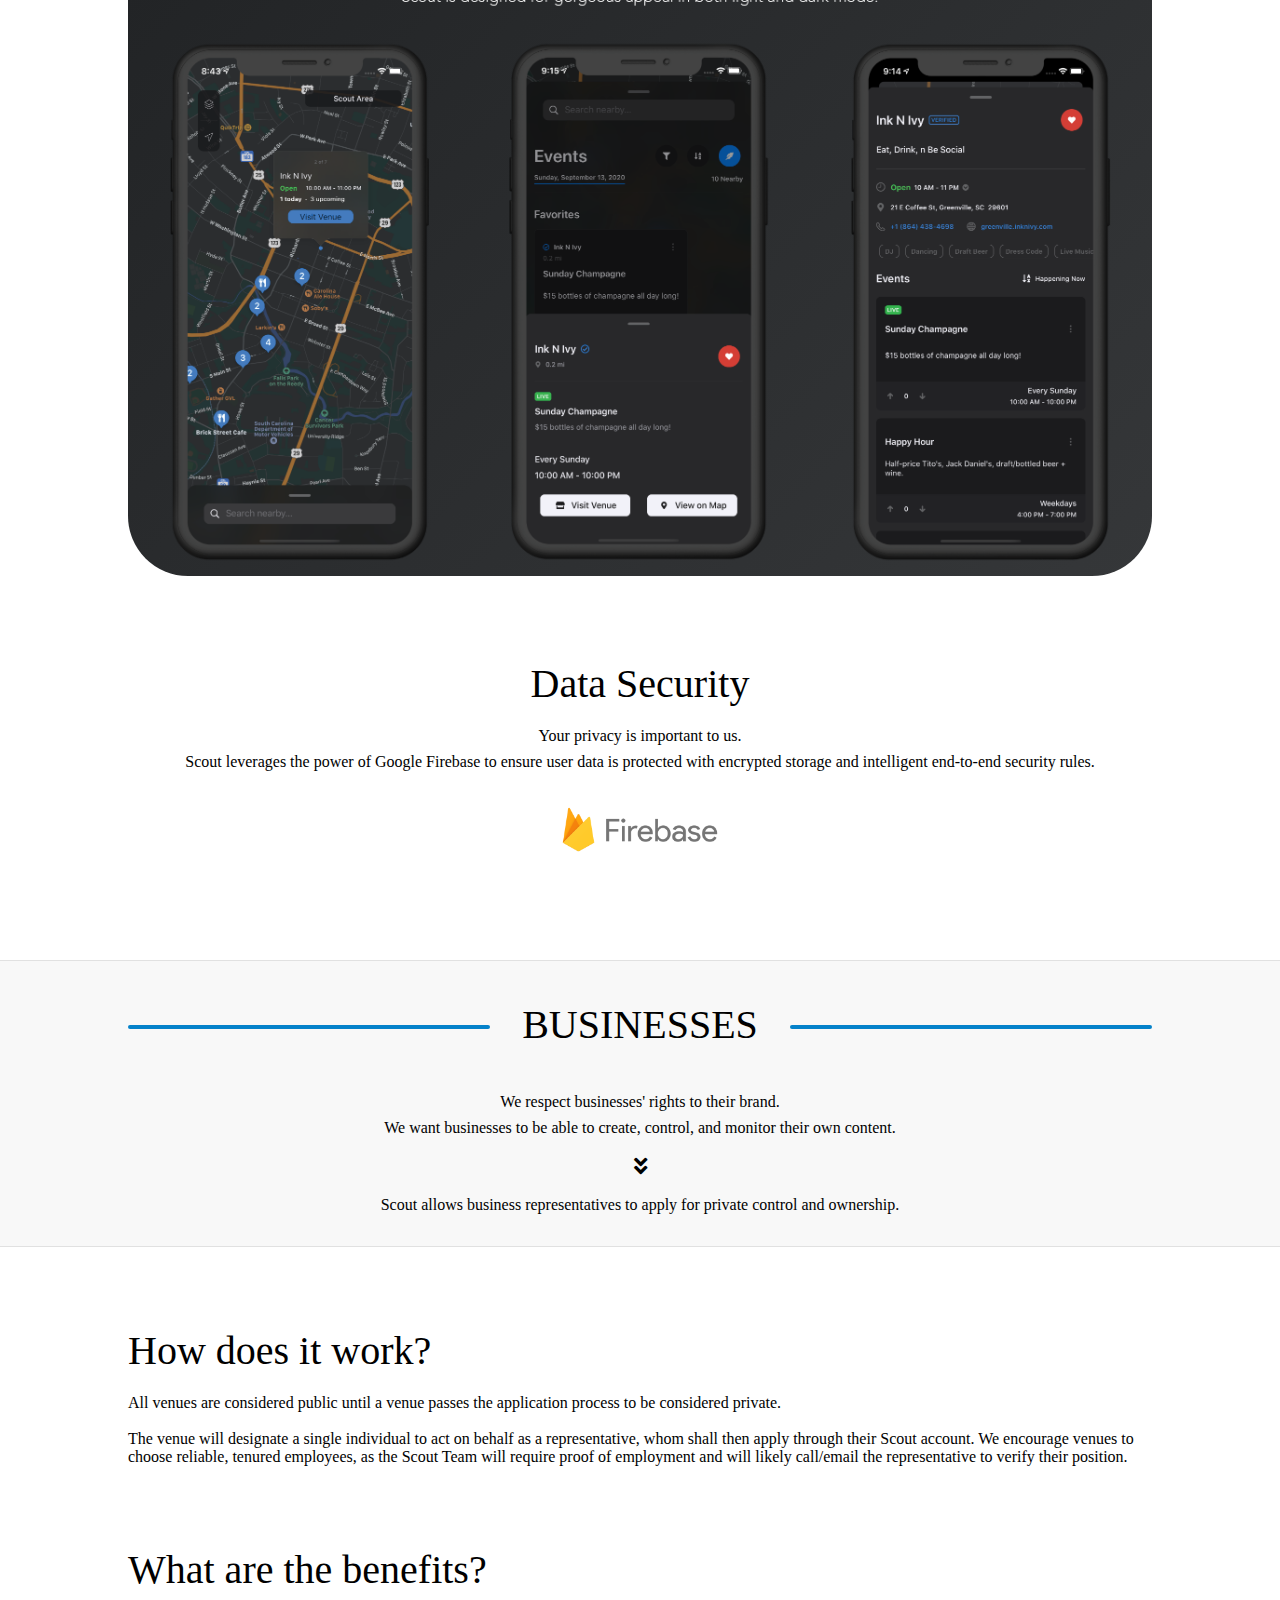
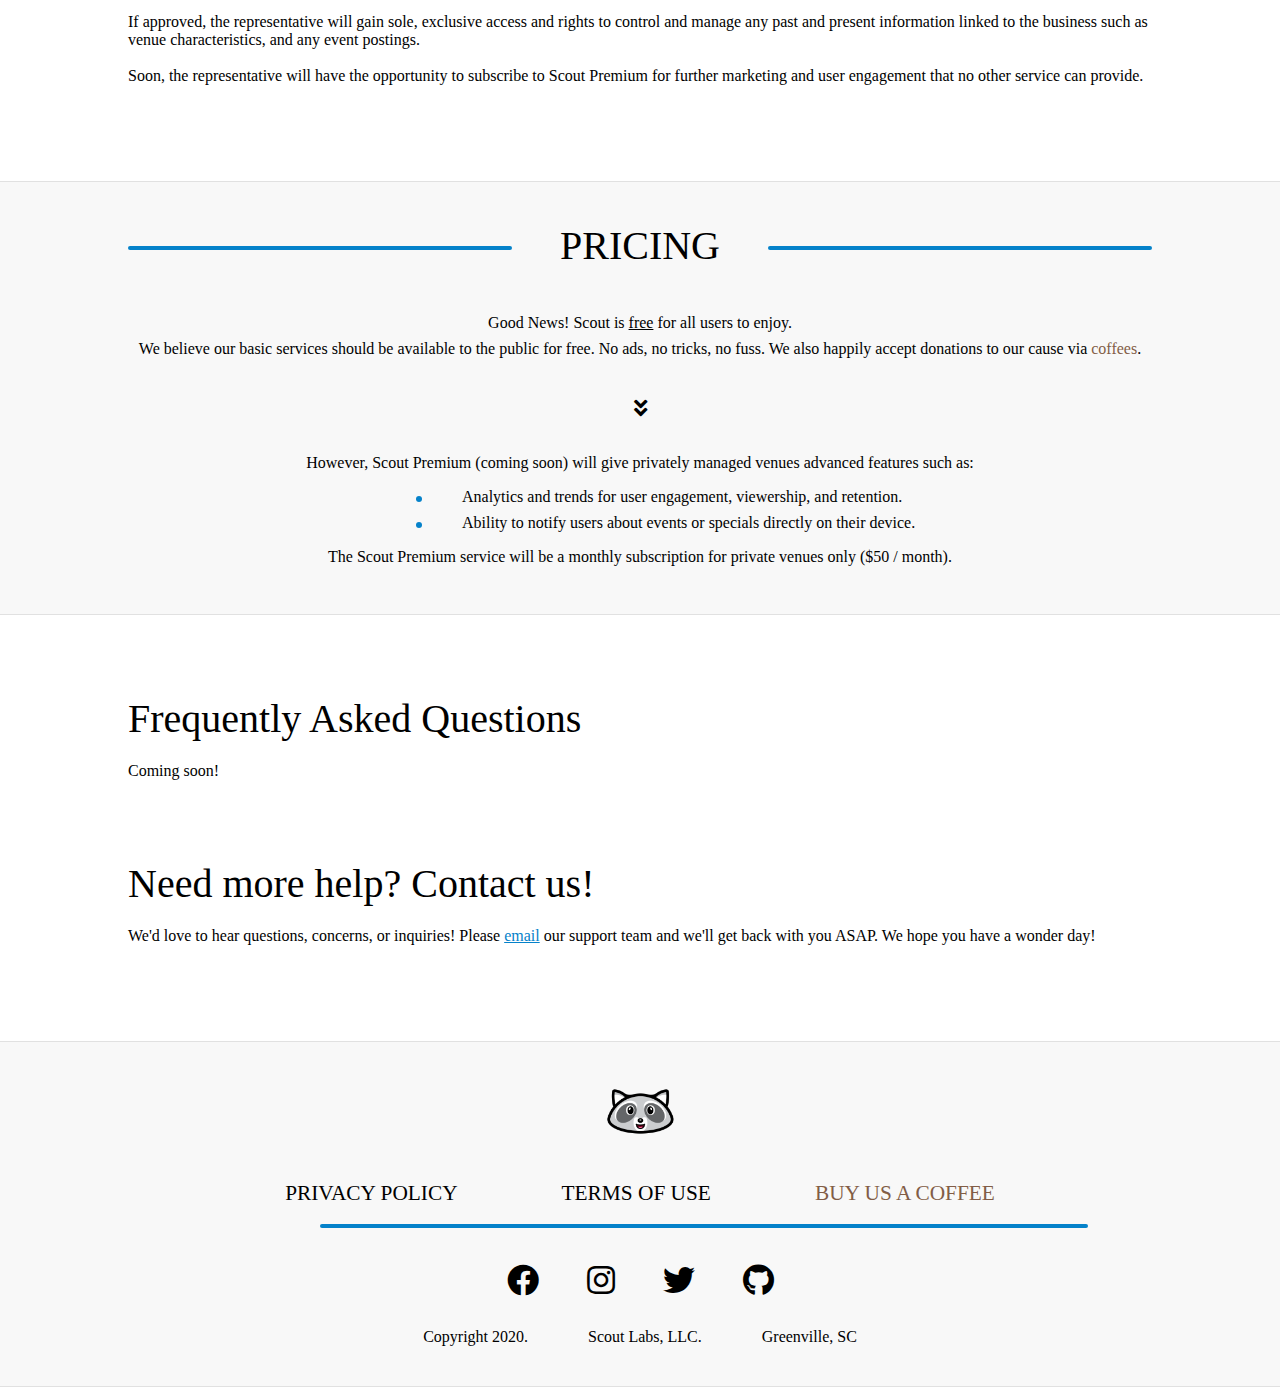
==== commit 00c728c7: "Update index.html" ====
--- a/index.html
+++ b/index.html
@@ -123,12 +123,12 @@
   </div>
 	<!-- Screenshot Images -->
 	<div class="wrapper">
-		<img src="design/scout-the-map.png" class="feature-phone" alt="Scout the Map">
-		<img src="design/scout-events.png" class="feature-phone" alt="Scout Events">
-		<img src="design/venue-insights.png" class="feature-phone" alt="Venue Insight">
-		<img src="design/scout-search.png" class="feature-phone" alt="Scout Search">
-		<img src="design/content-curation.png" class="feature-phone" alt="Content Curation">
-		<img src="design/dark-mode.png" class="feature-phone-dark" alt="Dark Mode">
+		<img src="images/scout-the-map.png" class="feature-phone" alt="Scout the Map">
+		<img src="images/scout-events.png" class="feature-phone" alt="Scout Events">
+		<img src="images/venue-insights.png" class="feature-phone" alt="Venue Insight">
+		<img src="images/scout-search.png" class="feature-phone" alt="Scout Search">
+		<img src="images/content-curation.png" class="feature-phone" alt="Content Curation">
+		<img src="images/dark-mode.png" class="feature-phone-dark" alt="Dark Mode">
 	</div>
 	
 	<!-- Data Security -->
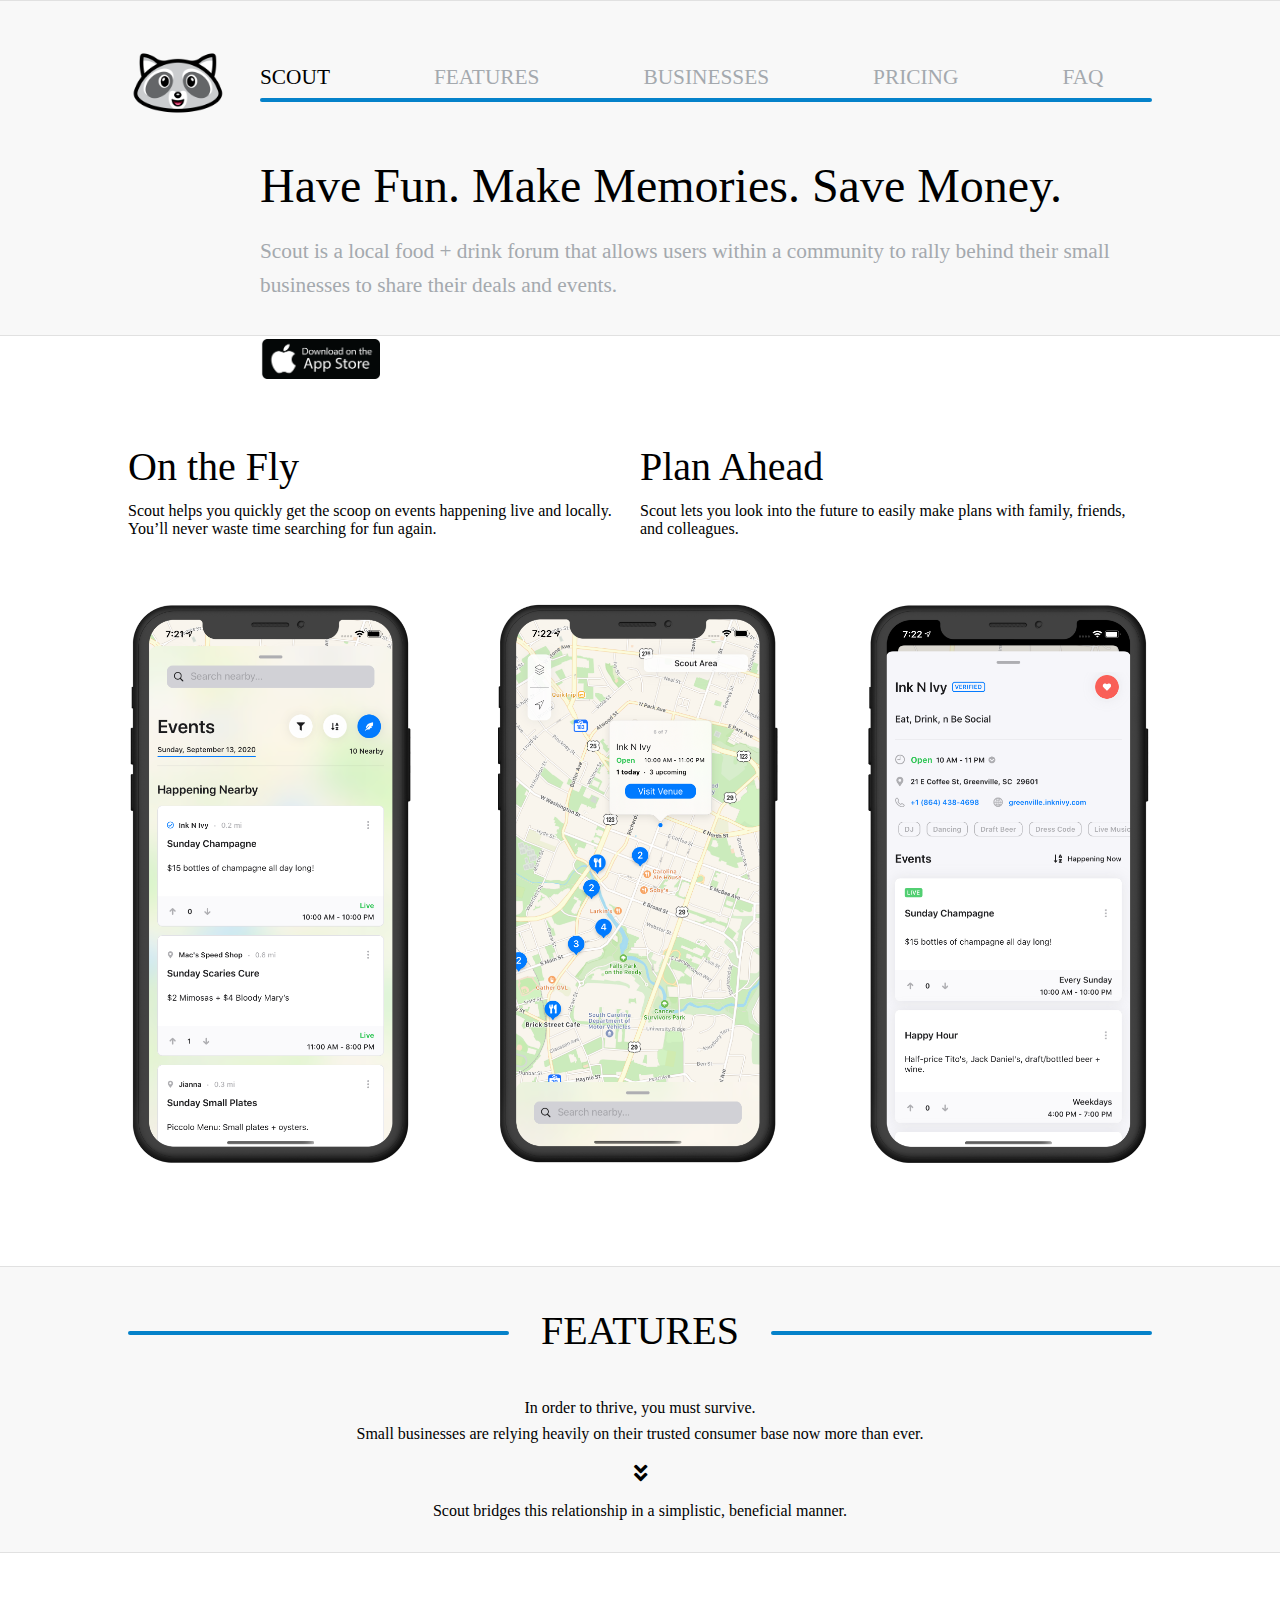
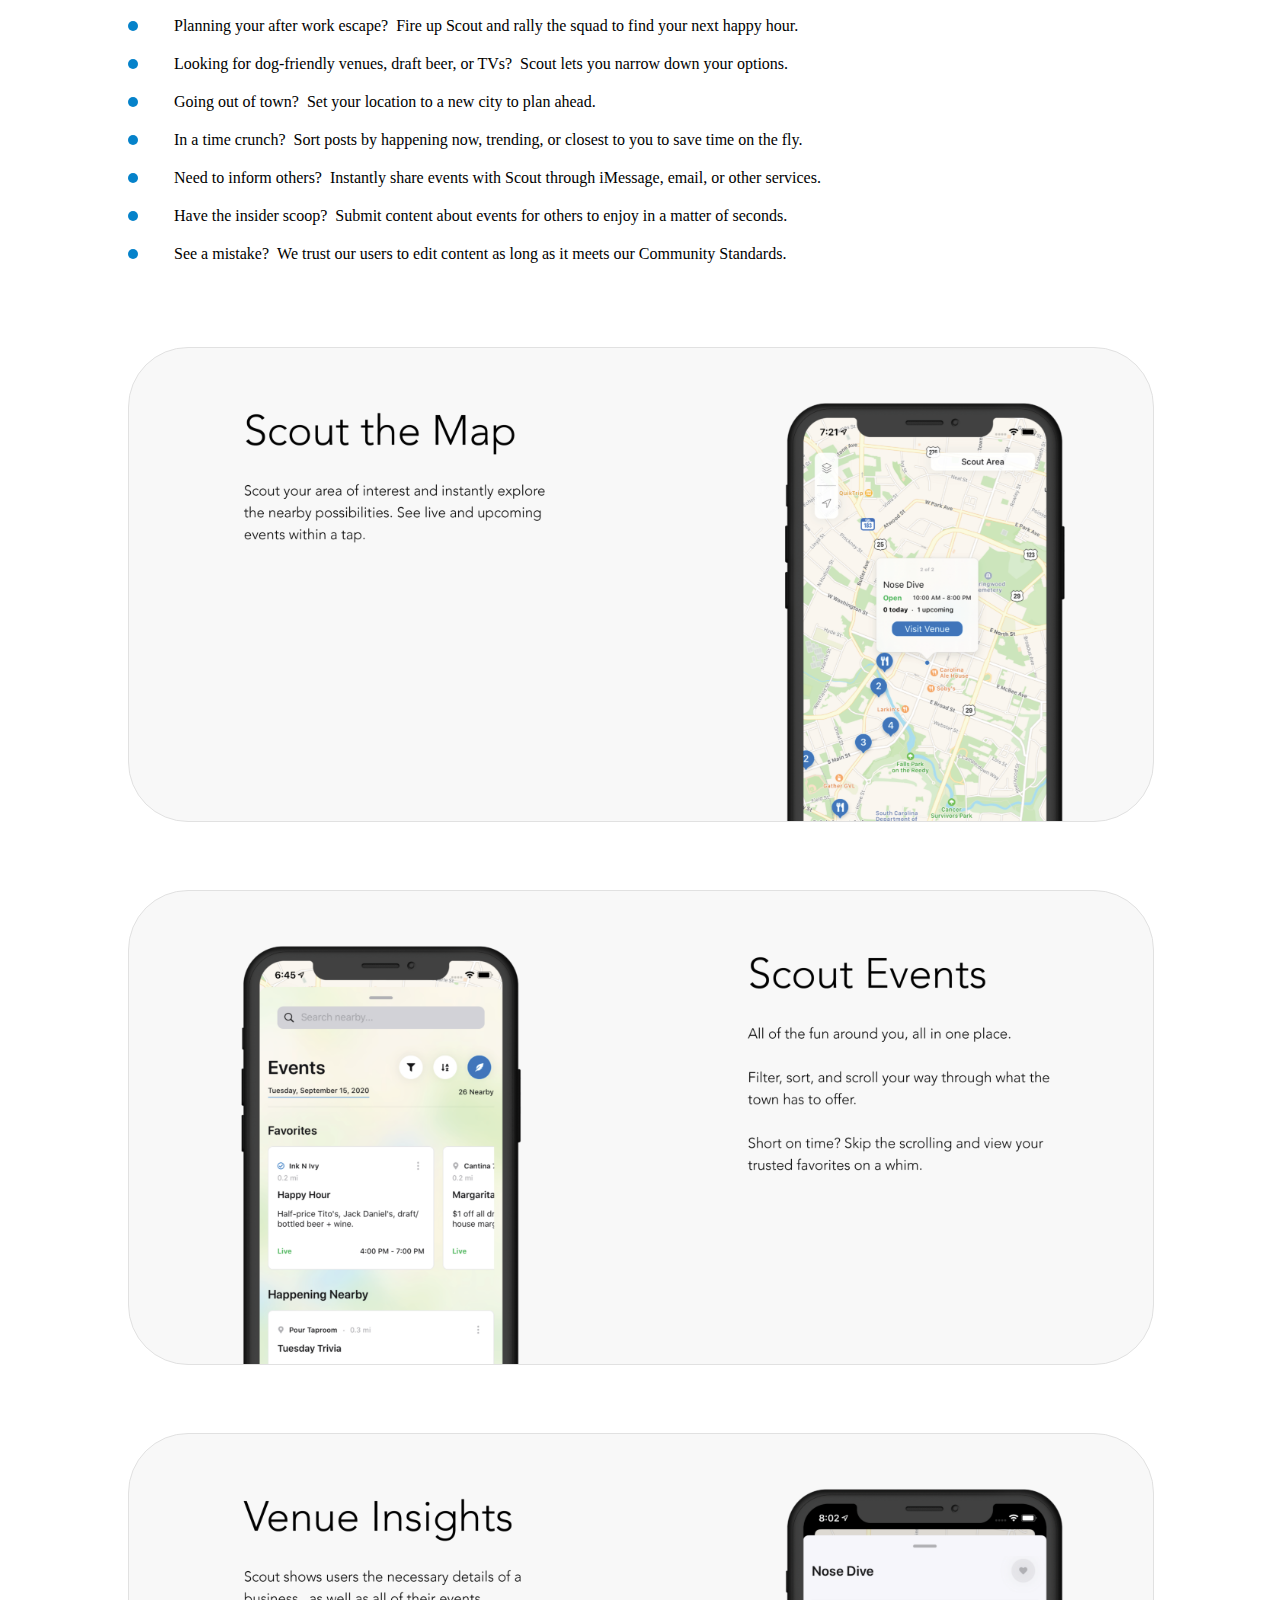
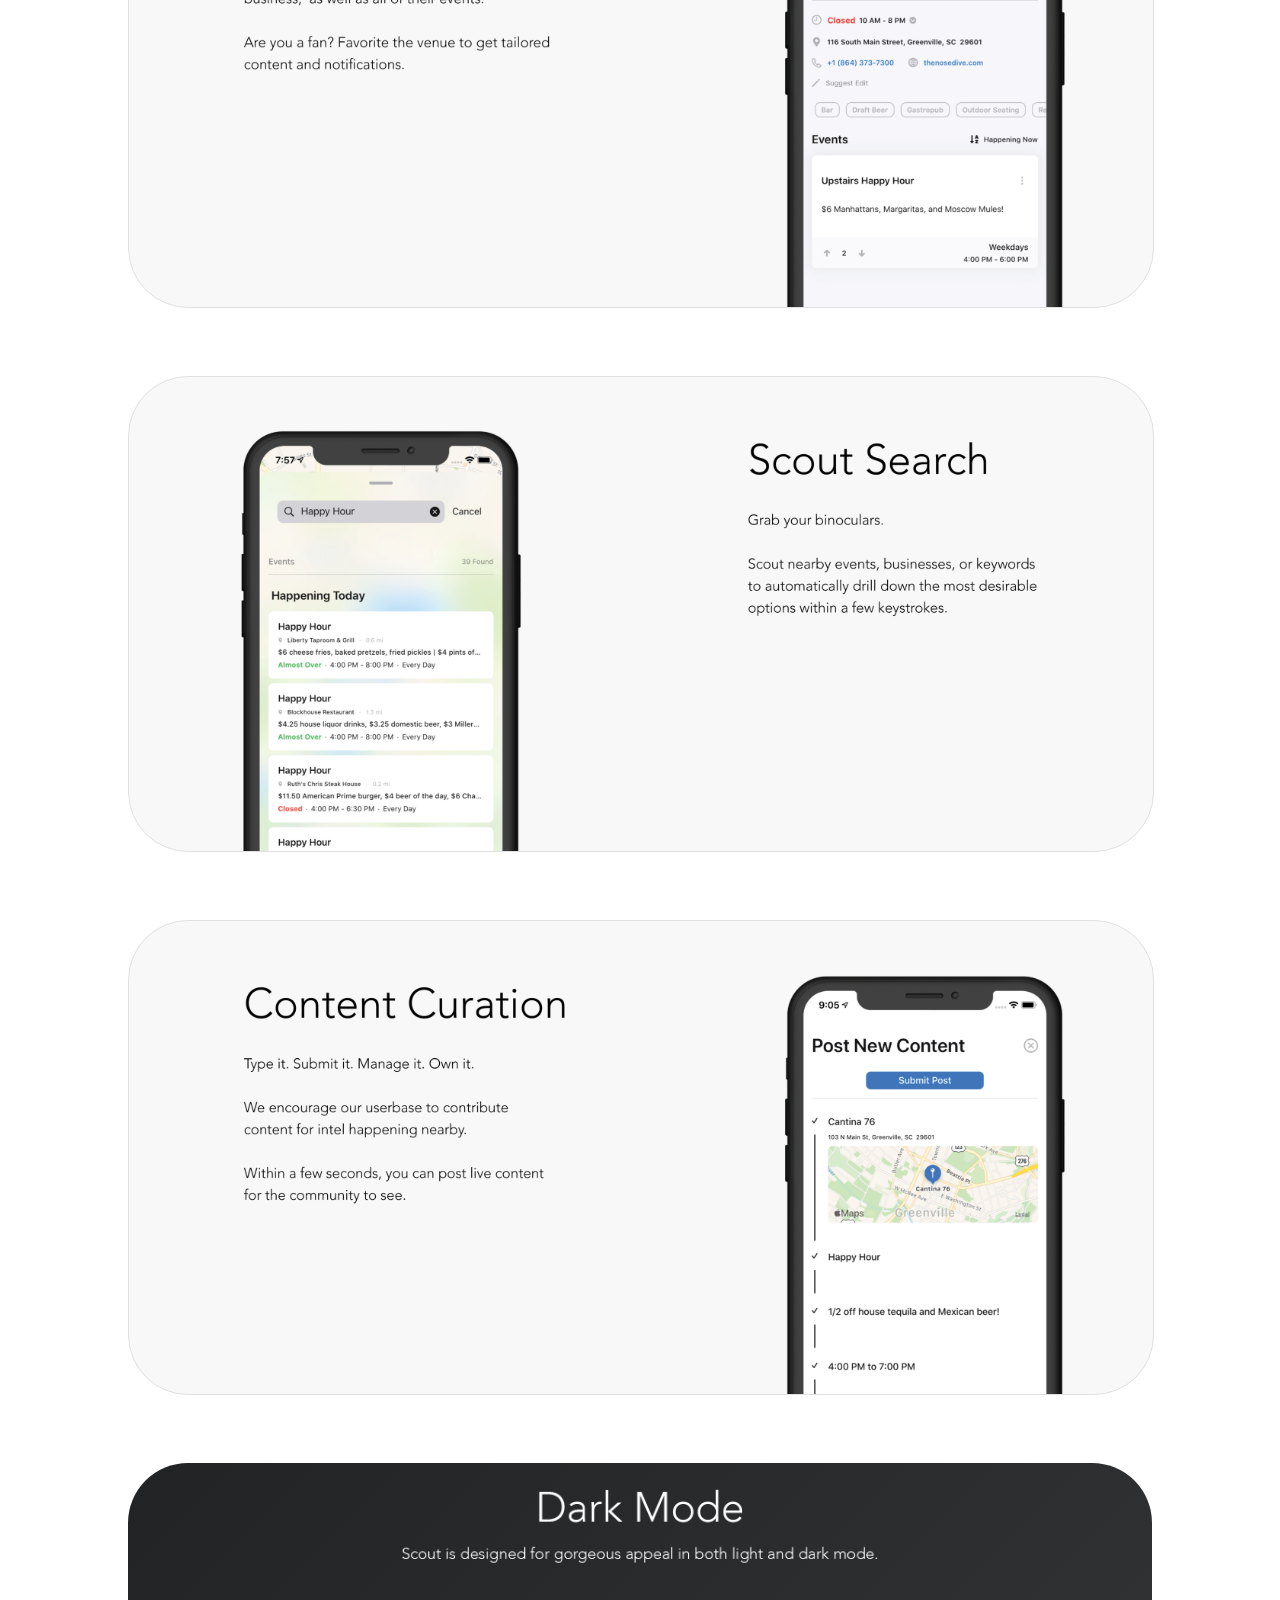
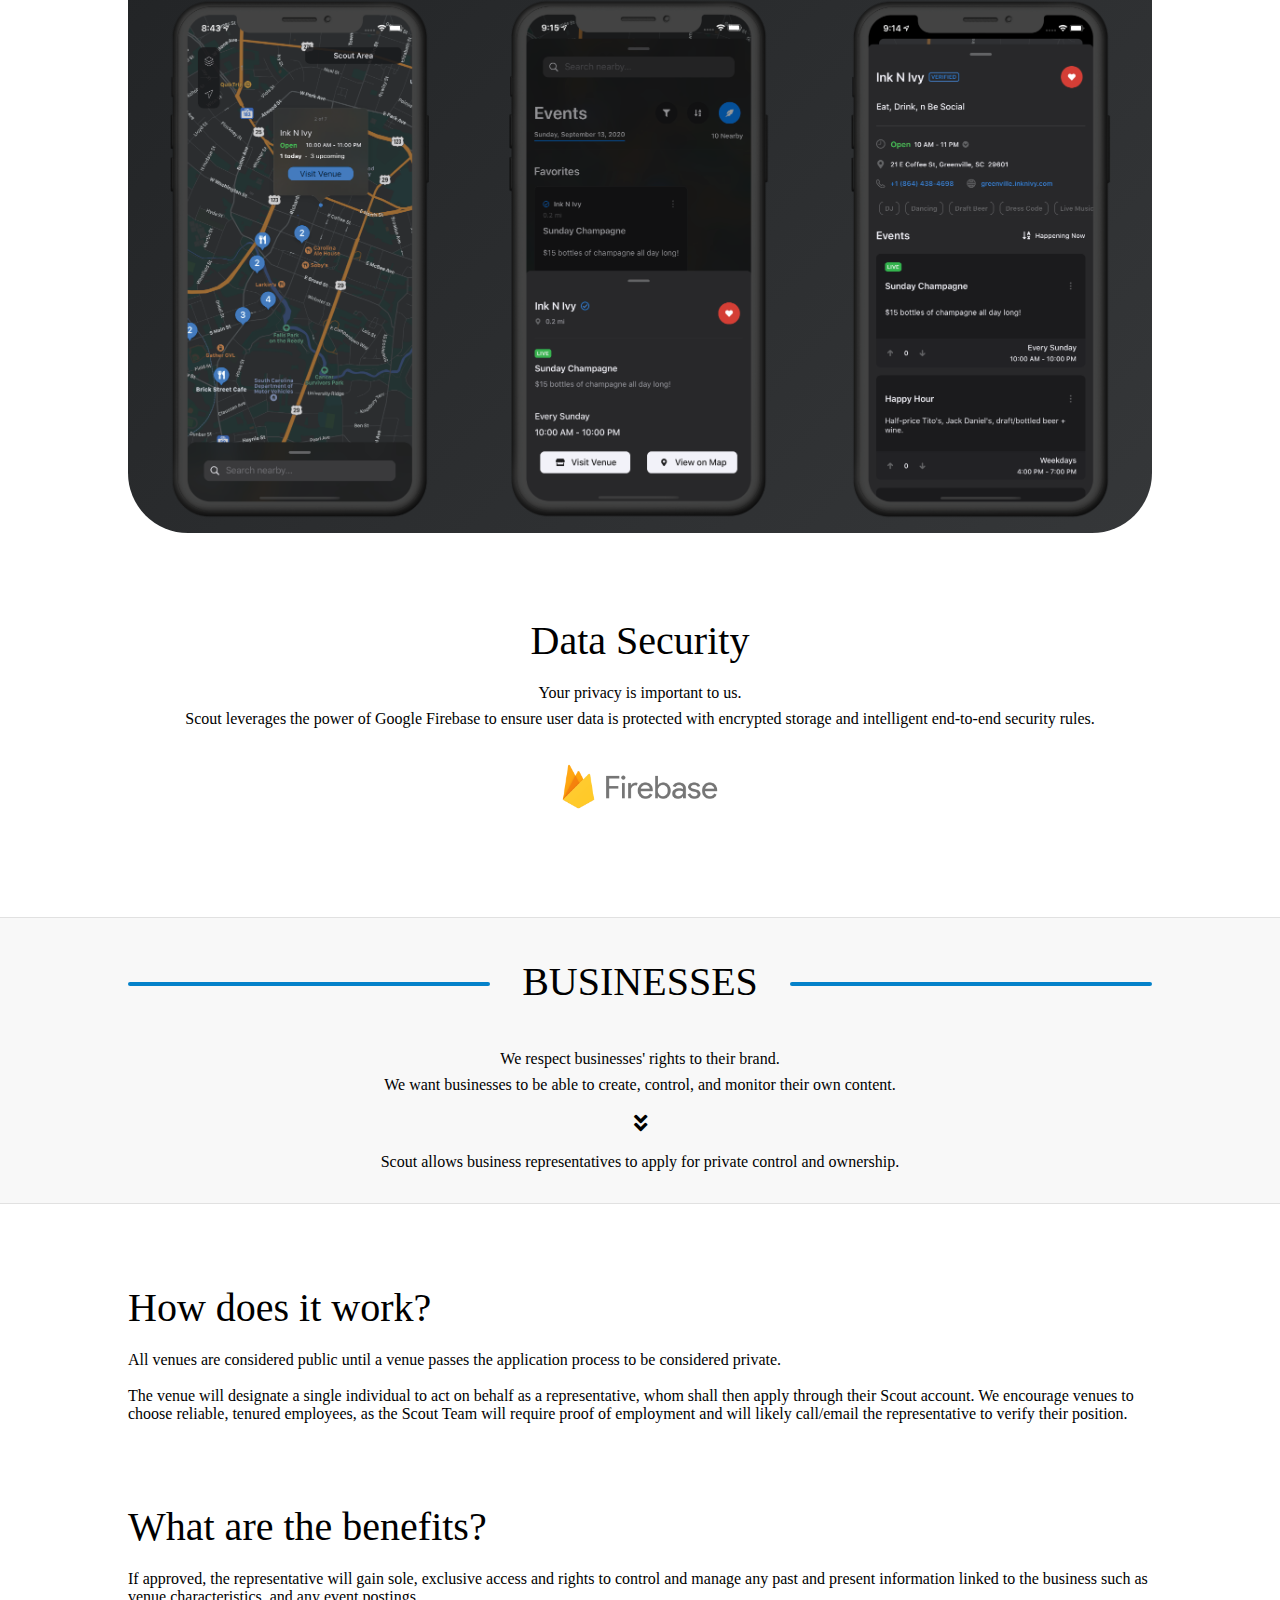
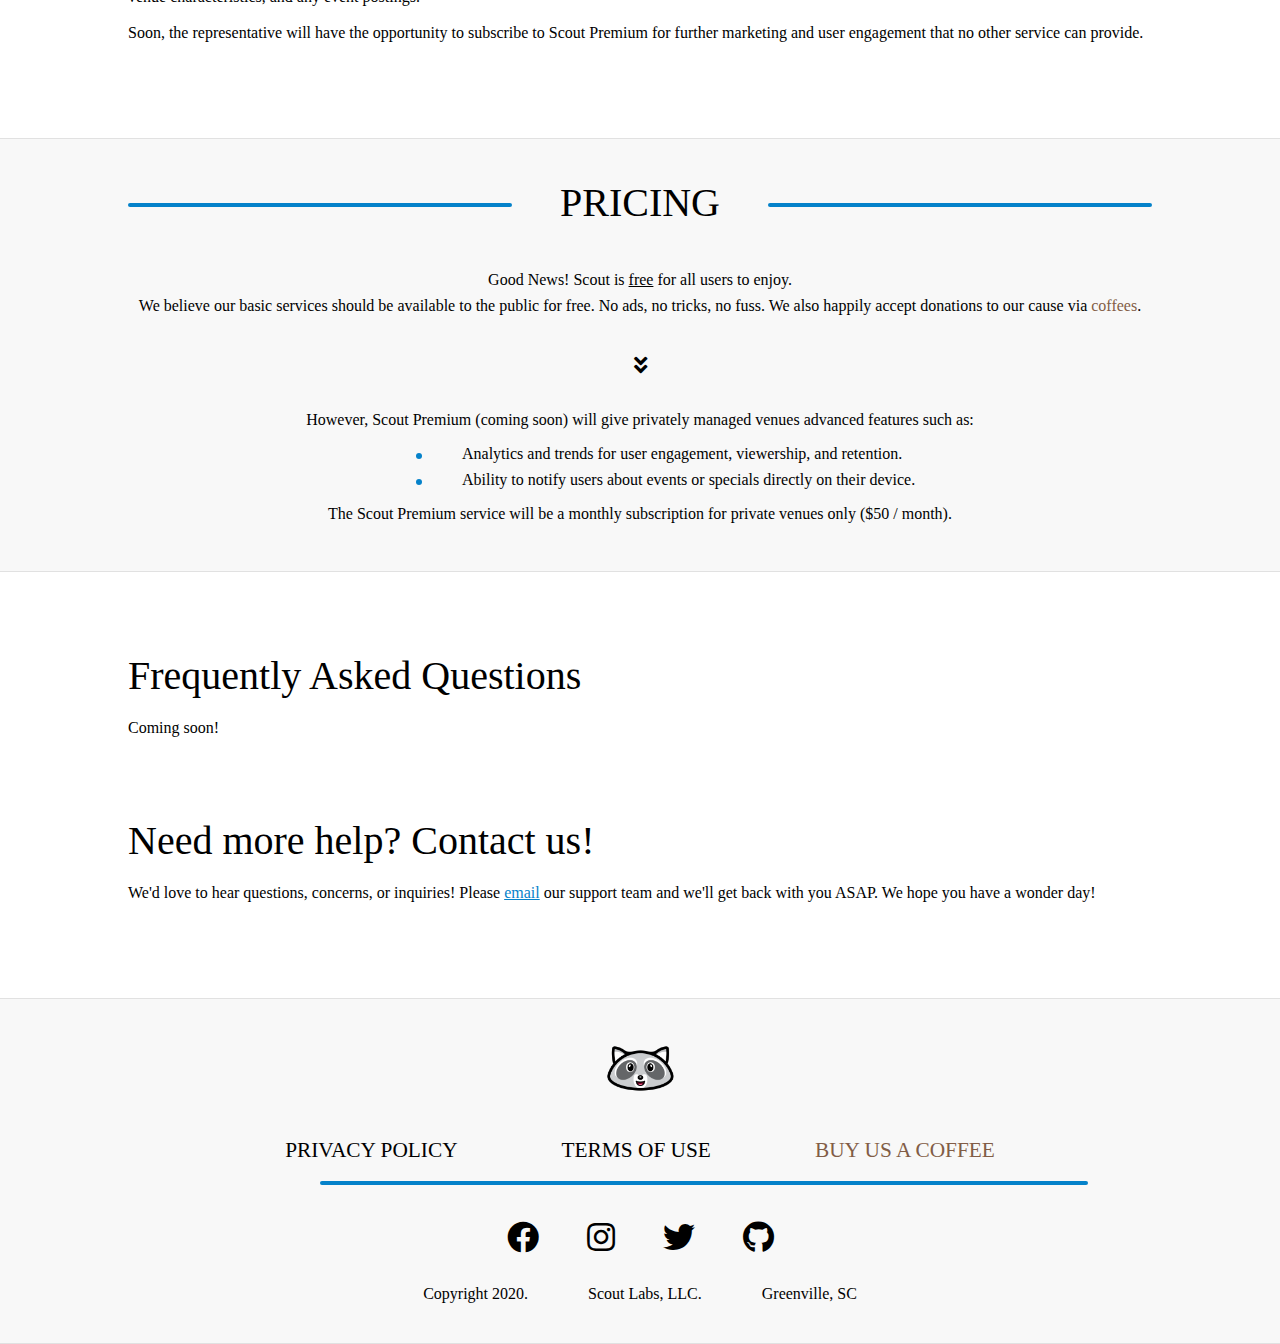
==== commit b90e8e26: "Update index.html" ====
--- a/index.html
+++ b/index.html
@@ -36,9 +36,10 @@
         <div class="scout-title">Have Fun. Make Memories. Save Money.</div>
         <div class="scout-tagline">Scout is a local food + drink forum that allows users within a community 
           to rally behind their small businesses to share their deals and events.</div>
-        <a href="http://www.apple.com" target="_blank"> <img src="images/appstore.png" class="download-app-store" alt="Apple Store"> </a> <img src="images/playstore.png" class="download-play-store" alt="Play Store">
+        <a href="http://www.apple.com" target="_blank"> <img src="images/appstore.png" class="download-app-store" alt="Apple Store"> </a> 
+<!-- 	<img src="images/playstore.png" class="download-play-store" alt="Play Store">
         <hr class="play-store-vertical-line">
-        <div class="play-store-label">Coming soon to Play Store</div>
+        <div class="play-store-label">Coming soon to Play Store</div> -->
       </section>
     </div>
   </div>
